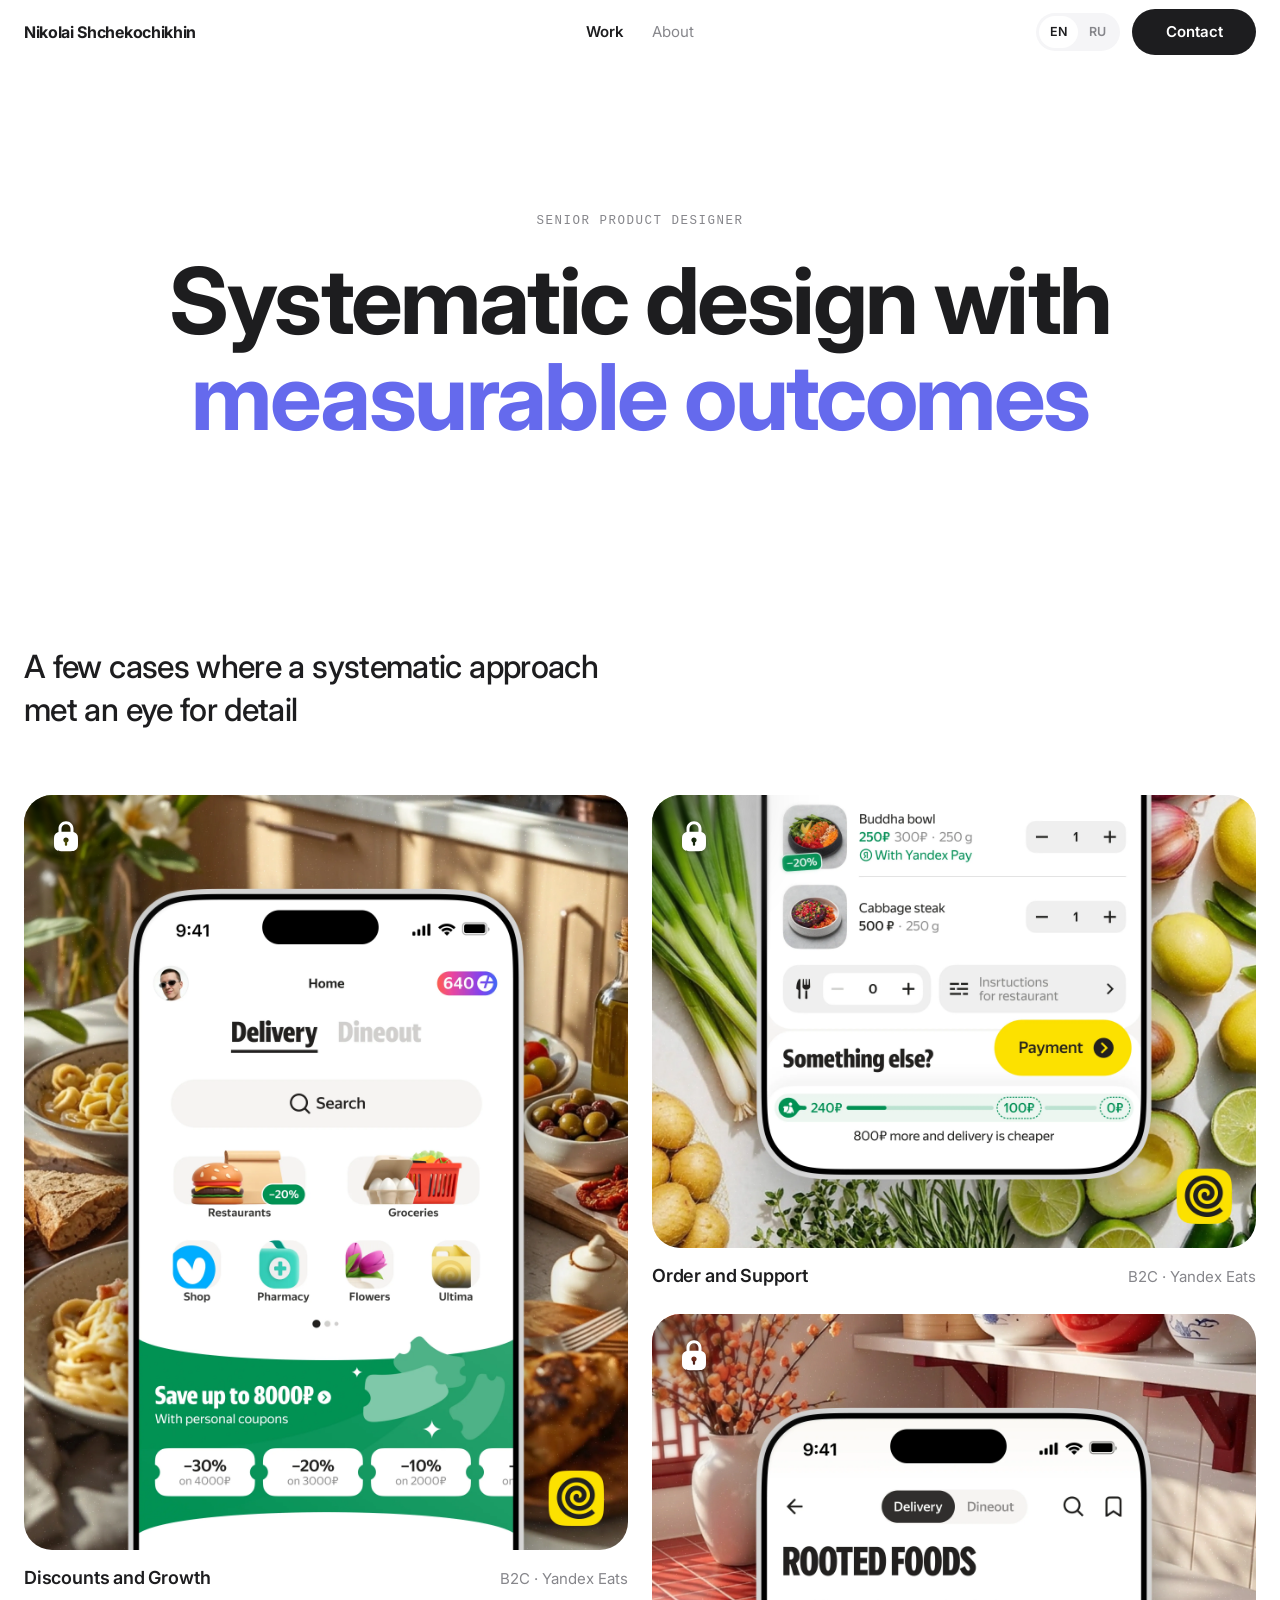
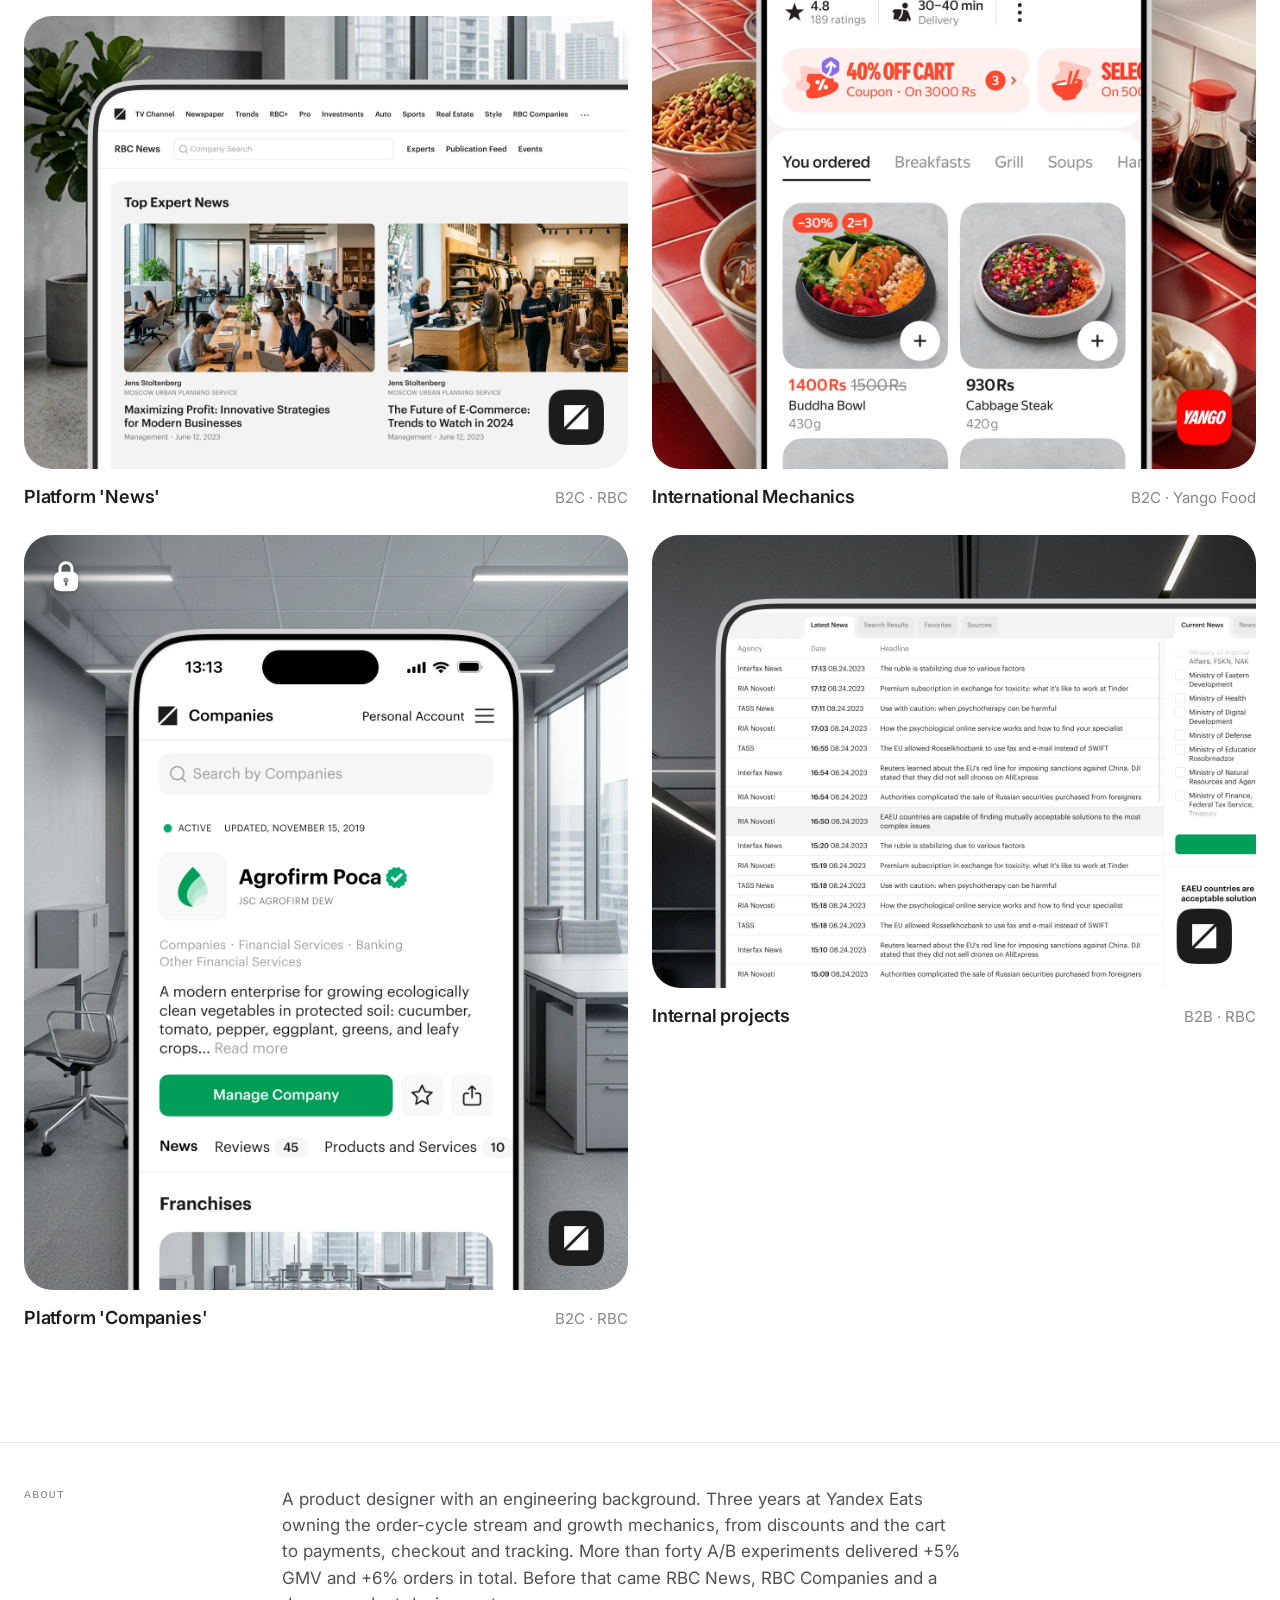
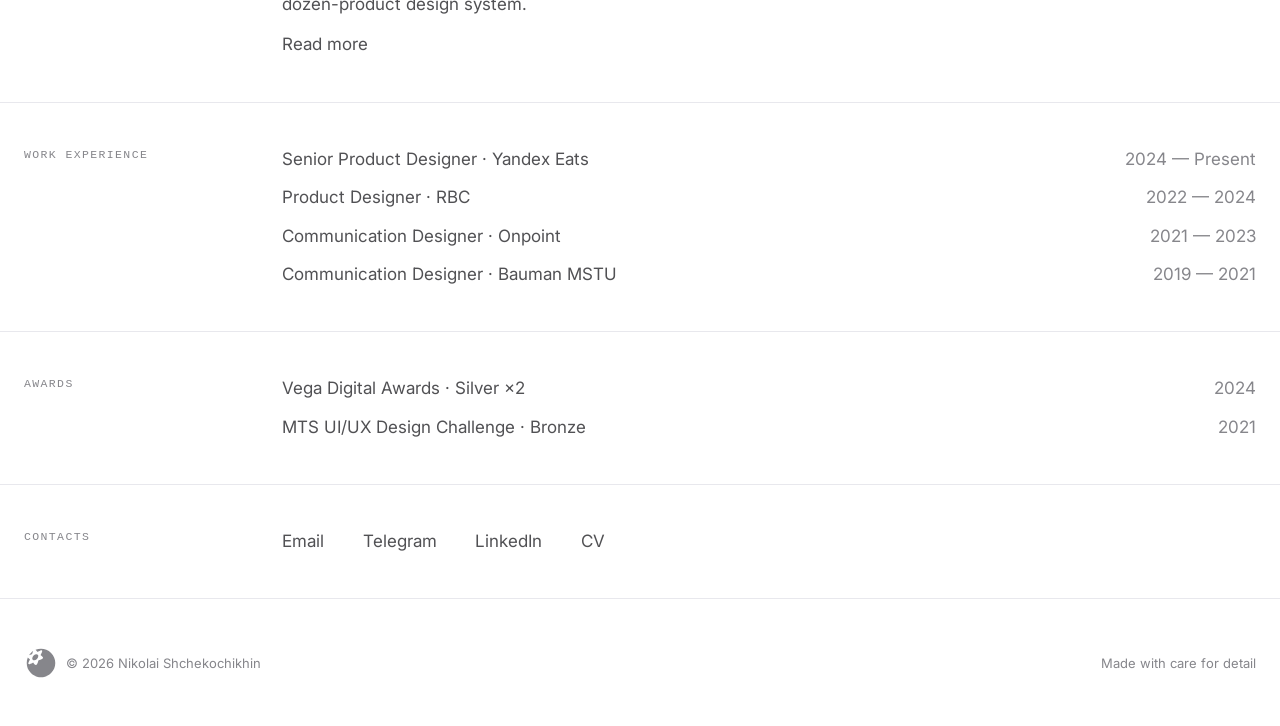
==== index.html @ 05338ec7 "CV Update" ====
<!DOCTYPE html>
<html lang="en">
<head>
  <meta charset="UTF-8" />
  <meta name="viewport" content="width=device-width, initial-scale=1.0" />
  <title>Николай Щекочихин — Продуктовый дизайнер</title>
  <link rel="icon" type="image/svg+xml" href="assets/favicon.svg" />
  <link rel="apple-touch-icon" href="assets/apple-touch-icon.png" />
  <meta name="description" content="Портфолио продуктового дизайнера: проекты, кейсы, опыт." />
  <link rel="preconnect" href="https://fonts.googleapis.com" />
  <link rel="preconnect" href="https://fonts.gstatic.com" crossorigin />
  <link href="https://fonts.googleapis.com/css2?family=Inter:wght@400;500;600;700;800&display=swap" rel="stylesheet" />
  <link rel="stylesheet" href="styles.css" />
  <!-- Yandex.Metrika counter -->
  <script type="text/javascript">
    (function(m,e,t,r,i,k,a){
        m[i]=m[i]||function(){(m[i].a=m[i].a||[]).push(arguments)};
        m[i].l=1*new Date();
        for (var j = 0; j < document.scripts.length; j++) {if (document.scripts[j].src === r) { return; }}
        k=e.createElement(t),a=e.getElementsByTagName(t)[0],k.async=1,k.src=r,a.parentNode.insertBefore(k,a)
    })(window, document,'script','https://mc.yandex.ru/metrika/tag.js?id=111039248', 'ym');

    ym(111039248, 'init', {ssr:true, webvisor:true, clickmap:true, ecommerce:"dataLayer", referrer: document.referrer, url: location.href, accurateTrackBounce:true, trackLinks:true});
  </script>
  <noscript><div><img src="https://mc.yandex.ru/watch/111039248" style="position:absolute; left:-9999px;" alt="" /></div></noscript>
  <!-- /Yandex.Metrika counter -->
</head>
<body>

  <!-- ============ HEADER ============ -->
  <header class="site-header">
    <div class="wrap nav">
      <button class="nav-burger" aria-label="Меню" aria-expanded="false"><svg viewBox="0 0 24 24" fill="none"><path d="M4.5 10C5.60457 10 6.5 10.8954 6.5 12C6.5 13.1046 5.60457 14 4.5 14C3.39543 14 2.5 13.1046 2.5 12C2.5 10.8954 3.39543 10 4.5 10Z" fill="currentColor"/><path d="M12 10C13.1046 10 14 10.8954 14 12C14 13.1046 13.1046 14 12 14C10.8954 14 10 13.1046 10 12C10 10.8954 10.8954 10 12 10Z" fill="currentColor"/><path d="M19.5 10C20.6046 10 21.5 10.8954 21.5 12C21.5 13.1046 20.6046 14 19.5 14C18.3954 14 17.5 13.1046 17.5 12C17.5 10.8954 18.3954 10 19.5 10Z" fill="currentColor"/></svg></button>
      <a class="brand" href="index.html" data-ru="Николай Щекочихин" data-en="Nikolai Shchekochikhin">Николай Щекочихин</a>
      <nav class="nav-links">
        <a href="index.html" class="active" data-ru="Работы" data-en="Work">Работы</a>
        <a href="about.html" data-ru="Обо мне" data-en="About">Обо мне</a>
      </nav>
      <div class="nav-right">
        <div class="lang-toggle" role="group" aria-label="Language">
          <button data-lang="en" class="active">EN</button>
          <button data-lang="ru">RU</button>
        </div>
        <a class="btn btn-primary" href="https://t.me/karlosonchik" target="_blank" rel="noopener" aria-label="Связаться"><span class="cta-label" data-ru="Связаться" data-en="Contact">Связаться</span><svg class="cta-ic" viewBox="0 0 24 24" fill="none"><path d="M9.55825 14.3029L15.9202 19.0033C16.6462 19.4038 17.1702 19.1964 17.351 18.3292L19.9407 6.12583C20.2058 5.06284 19.5355 4.58072 18.841 4.89603L3.63455 10.7596C2.59657 11.1759 2.60262 11.755 3.44535 12.013L7.34766 13.231L16.3819 7.53138C16.8084 7.27275 17.1998 7.4118 16.8786 7.69693" fill="currentColor"/></svg></a>
      </div>
    </div>
    <div class="nav-menu">
      <a href="index.html" data-ru="Работы" data-en="Work">Работы</a>
      <a href="about.html" data-ru="Обо мне" data-en="About">Обо мне</a>
    </div>
  </header>

  <main id="top">

    <!-- ========================= HERO ========================= -->
    <section class="hero">
      <div class="wrap">
        <div class="eyebrow" data-ru="Senior Product Designer" data-en="Senior Product Designer">Senior Product Designer</div>
        <h1 class="hero-title display"><span
            data-ru="Системный дизайн, " data-en="Systematic design with ">Systematic design with </span><span
            class="accent" data-ru="основанный на данных" data-en="measurable outcomes">measurable outcomes</span></h1>
      </div>
    </section>

    <!-- ========================= WORK ========================= -->
    <section class="section" id="work">
      <div class="wrap">
        <p class="work-intro"
           data-ru="Несколько кейсов, где системный подход встретился с вниманием к деталям"
           data-en="A few cases where a systematic approach met an eye for detail">A few cases where a systematic approach met an eye for detail</p>

        <!-- Две колонки. Высота плитки: по умолчанию короткая (4:3),
             класс .tall — высокая (4:5). Всего 2 варианта.
             Колонки стартуют со смещения: слева — высокая, справа — короткая. -->
        <div class="feed">
          <div class="feed-col">
            <a class="feed-item tall locked" style="order:1" aria-disabled="true" title="Coming soon" data-ru-title="Скоро" data-en-title="Coming soon">
              <div class="feed-cover"><img src="assets/covers/DiscountsAndGrowth-4x5.webp" alt="Discounts and Growth" data-ru-alt="Скидки и Рост" data-en-alt="Discounts and Growth"><span class="lock" aria-hidden="true"><svg viewBox="0 0 24 24" fill="none" xmlns="http://www.w3.org/2000/svg"><path fill-rule="evenodd" clip-rule="evenodd" d="M12 1.5C14.7614 1.5 17 3.73858 17 6.5V8.66016C17.3066 8.72368 17.5726 8.8113 17.8164 8.93555C18.5689 9.31902 19.181 9.93109 19.5645 10.6836C20.0004 11.5392 20 12.6602 20 14.9004V15.0996C20 17.3398 20.0004 18.4608 19.5645 19.3164C19.181 20.0689 18.5689 20.681 17.8164 21.0645C16.9608 21.5004 15.8398 21.5 13.5996 21.5H10.4004C8.16018 21.5 7.03924 21.5004 6.18359 21.0645C5.43109 20.681 4.81902 20.0689 4.43555 19.3164C3.99957 18.4608 4 17.3398 4 15.0996V14.9004C4 12.6602 3.99957 11.5392 4.43555 10.6836C4.81902 9.93109 5.43109 9.31902 6.18359 8.93555C6.42745 8.8113 6.69338 8.72368 7 8.66016V6.5C7 3.73858 9.23858 1.5 12 1.5ZM11.998 12.25C11.0315 12.25 10.248 13.0335 10.248 14C10.248 14.6998 10.6584 15.304 11.252 15.584V17.1387C11.252 17.5528 11.5879 17.8885 12.002 17.8887C12.4162 17.8887 12.752 17.5529 12.752 17.1387V15.5791C13.3408 15.2973 13.748 14.6963 13.748 14C13.748 13.0336 12.9644 12.2502 11.998 12.25ZM12 3.5C10.3431 3.5 9 4.84315 9 6.5V8.50586C9.41261 8.50027 9.87601 8.5 10.4004 8.5H13.5996C14.124 8.5 14.5874 8.50027 15 8.50586V6.5C15 4.84315 13.6569 3.5 12 3.5Z" fill="currentColor"/></svg></span></div>
              <div class="feed-cap"><span class="title" data-ru="Скидки и Рост" data-en="Discounts and Growth">Скидки и Рост</span><span class="cats" data-ru="B2C · Yandex Eats" data-en="B2C · Yandex Eats">B2C · Yandex Eats</span></div>
            </a>
            <a class="feed-item" style="order:4" href="projects/platform-news/index.html">
              <div class="feed-cover"><img src="assets/covers/PlatformNews-4x3.webp" alt="Platform 'News'" loading="lazy" data-ru-alt="Платформа «Новости»" data-en-alt="Platform 'News'"></div>
              <div class="feed-cap"><span class="title" data-ru="Платформа «Новости»" data-en="Platform 'News'">Платформа «Новости»</span><span class="cats" data-ru="B2C · RBC" data-en="B2C · RBC">B2C · RBC</span></div>
            </a>
            <a class="feed-item tall locked" style="order:5" aria-disabled="true" title="Coming soon" data-ru-title="Скоро" data-en-title="Coming soon">
              <div class="feed-cover"><img src="assets/covers/PlatformCompanies-4x5.webp" alt="Platform 'Companies'" loading="lazy" data-ru-alt="Платформа «Компании»" data-en-alt="Platform 'Companies'"><span class="lock" aria-hidden="true"><svg viewBox="0 0 24 24" fill="none" xmlns="http://www.w3.org/2000/svg"><path fill-rule="evenodd" clip-rule="evenodd" d="M12 1.5C14.7614 1.5 17 3.73858 17 6.5V8.66016C17.3066 8.72368 17.5726 8.8113 17.8164 8.93555C18.5689 9.31902 19.181 9.93109 19.5645 10.6836C20.0004 11.5392 20 12.6602 20 14.9004V15.0996C20 17.3398 20.0004 18.4608 19.5645 19.3164C19.181 20.0689 18.5689 20.681 17.8164 21.0645C16.9608 21.5004 15.8398 21.5 13.5996 21.5H10.4004C8.16018 21.5 7.03924 21.5004 6.18359 21.0645C5.43109 20.681 4.81902 20.0689 4.43555 19.3164C3.99957 18.4608 4 17.3398 4 15.0996V14.9004C4 12.6602 3.99957 11.5392 4.43555 10.6836C4.81902 9.93109 5.43109 9.31902 6.18359 8.93555C6.42745 8.8113 6.69338 8.72368 7 8.66016V6.5C7 3.73858 9.23858 1.5 12 1.5ZM11.998 12.25C11.0315 12.25 10.248 13.0335 10.248 14C10.248 14.6998 10.6584 15.304 11.252 15.584V17.1387C11.252 17.5528 11.5879 17.8885 12.002 17.8887C12.4162 17.8887 12.752 17.5529 12.752 17.1387V15.5791C13.3408 15.2973 13.748 14.6963 13.748 14C13.748 13.0336 12.9644 12.2502 11.998 12.25ZM12 3.5C10.3431 3.5 9 4.84315 9 6.5V8.50586C9.41261 8.50027 9.87601 8.5 10.4004 8.5H13.5996C14.124 8.5 14.5874 8.50027 15 8.50586V6.5C15 4.84315 13.6569 3.5 12 3.5Z" fill="currentColor"/></svg></span></div>
              <div class="feed-cap"><span class="title" data-ru="Платформа «Компании»" data-en="Platform 'Companies'">Платформа «Компании»</span><span class="cats" data-ru="B2C · RBC" data-en="B2C · RBC">B2C · RBC</span></div>
            </a>
          </div>
          <div class="feed-col">
            <a class="feed-item locked" style="order:2" aria-disabled="true" title="Coming soon" data-ru-title="Скоро" data-en-title="Coming soon">
              <div class="feed-cover"><img src="assets/covers/OrderAndSupport-4x3.webp" alt="Order and Support" loading="lazy" data-ru-alt="Заказ и Поддержка" data-en-alt="Order and Support"><span class="lock" aria-hidden="true"><svg viewBox="0 0 24 24" fill="none" xmlns="http://www.w3.org/2000/svg"><path fill-rule="evenodd" clip-rule="evenodd" d="M12 1.5C14.7614 1.5 17 3.73858 17 6.5V8.66016C17.3066 8.72368 17.5726 8.8113 17.8164 8.93555C18.5689 9.31902 19.181 9.93109 19.5645 10.6836C20.0004 11.5392 20 12.6602 20 14.9004V15.0996C20 17.3398 20.0004 18.4608 19.5645 19.3164C19.181 20.0689 18.5689 20.681 17.8164 21.0645C16.9608 21.5004 15.8398 21.5 13.5996 21.5H10.4004C8.16018 21.5 7.03924 21.5004 6.18359 21.0645C5.43109 20.681 4.81902 20.0689 4.43555 19.3164C3.99957 18.4608 4 17.3398 4 15.0996V14.9004C4 12.6602 3.99957 11.5392 4.43555 10.6836C4.81902 9.93109 5.43109 9.31902 6.18359 8.93555C6.42745 8.8113 6.69338 8.72368 7 8.66016V6.5C7 3.73858 9.23858 1.5 12 1.5ZM11.998 12.25C11.0315 12.25 10.248 13.0335 10.248 14C10.248 14.6998 10.6584 15.304 11.252 15.584V17.1387C11.252 17.5528 11.5879 17.8885 12.002 17.8887C12.4162 17.8887 12.752 17.5529 12.752 17.1387V15.5791C13.3408 15.2973 13.748 14.6963 13.748 14C13.748 13.0336 12.9644 12.2502 11.998 12.25ZM12 3.5C10.3431 3.5 9 4.84315 9 6.5V8.50586C9.41261 8.50027 9.87601 8.5 10.4004 8.5H13.5996C14.124 8.5 14.5874 8.50027 15 8.50586V6.5C15 4.84315 13.6569 3.5 12 3.5Z" fill="currentColor"/></svg></span></div>
              <div class="feed-cap"><span class="title" data-ru="Заказ и Поддержка" data-en="Order and Support">Заказ и Поддержка</span><span class="cats" data-ru="B2C · Yandex Eats" data-en="B2C · Yandex Eats">B2C · Yandex Eats</span></div>
            </a>
            <a class="feed-item tall locked" style="order:3" aria-disabled="true" title="Coming soon" data-ru-title="Скоро" data-en-title="Coming soon">
              <div class="feed-cover"><img src="assets/covers/InternationalMechanics-4x5.webp" alt="International Mechanics" loading="lazy" data-ru-alt="Международные механики" data-en-alt="International Mechanics"><span class="lock" aria-hidden="true"><svg viewBox="0 0 24 24" fill="none" xmlns="http://www.w3.org/2000/svg"><path fill-rule="evenodd" clip-rule="evenodd" d="M12 1.5C14.7614 1.5 17 3.73858 17 6.5V8.66016C17.3066 8.72368 17.5726 8.8113 17.8164 8.93555C18.5689 9.31902 19.181 9.93109 19.5645 10.6836C20.0004 11.5392 20 12.6602 20 14.9004V15.0996C20 17.3398 20.0004 18.4608 19.5645 19.3164C19.181 20.0689 18.5689 20.681 17.8164 21.0645C16.9608 21.5004 15.8398 21.5 13.5996 21.5H10.4004C8.16018 21.5 7.03924 21.5004 6.18359 21.0645C5.43109 20.681 4.81902 20.0689 4.43555 19.3164C3.99957 18.4608 4 17.3398 4 15.0996V14.9004C4 12.6602 3.99957 11.5392 4.43555 10.6836C4.81902 9.93109 5.43109 9.31902 6.18359 8.93555C6.42745 8.8113 6.69338 8.72368 7 8.66016V6.5C7 3.73858 9.23858 1.5 12 1.5ZM11.998 12.25C11.0315 12.25 10.248 13.0335 10.248 14C10.248 14.6998 10.6584 15.304 11.252 15.584V17.1387C11.252 17.5528 11.5879 17.8885 12.002 17.8887C12.4162 17.8887 12.752 17.5529 12.752 17.1387V15.5791C13.3408 15.2973 13.748 14.6963 13.748 14C13.748 13.0336 12.9644 12.2502 11.998 12.25ZM12 3.5C10.3431 3.5 9 4.84315 9 6.5V8.50586C9.41261 8.50027 9.87601 8.5 10.4004 8.5H13.5996C14.124 8.5 14.5874 8.50027 15 8.50586V6.5C15 4.84315 13.6569 3.5 12 3.5Z" fill="currentColor"/></svg></span></div>
              <div class="feed-cap"><span class="title" data-ru="Международные механики" data-en="International Mechanics">Международные механики</span><span class="cats" data-ru="B2C · Yango Food" data-en="B2C · Yango Food">B2C · Yango Food</span></div>
            </a>
            <a class="feed-item" style="order:6" href="projects/internal-projects/index.html">
              <div class="feed-cover"><img src="assets/covers/Internalprojects-4x3.webp" alt="Internal projects" loading="lazy" data-ru-alt="Внутренние проекты" data-en-alt="Internal projects"></div>
              <div class="feed-cap"><span class="title" data-ru="Внутренние проекты" data-en="Internal projects">Внутренние проекты</span><span class="cats" data-ru="B2B · RBC" data-en="B2B · RBC">B2B · RBC</span></div>
            </a>
          </div>
        </div>
      </div>
    </section>

    <!-- ========================= INFO ROWS ========================= -->
    <section class="section" id="contact" style="padding-top:0;padding-bottom:0">
      <div class="wrap">

        <div class="info-row about-block reveal">
          <div class="info-label" data-ru="Обо мне" data-en="About">Обо мне</div>
          <div class="info-body">
            <p data-ru="Продуктовый дизайнер с инженерным бэкграундом. Три года в Яндекс Еде отвечаю за стрим цикла заказа и механики роста, от скидок и корзины до оплат, чекаута и трекинга. Больше сорока A/B-экспериментов дали суммарно +5% GMV и +6% заказов. До этого были РБК Новости, РБК Компании и дизайн-система на десяток продуктов группы."
               data-en="A product designer with an engineering background. Three years at Yandex Eats owning the order-cycle stream and growth mechanics, from discounts and the cart to payments, checkout and tracking. More than forty A/B experiments delivered +5% GMV and +6% orders in total. Before that came RBC News, RBC Companies and a dozen-product design system.">A product designer with an engineering background. Three years at Yandex Eats owning the order-cycle stream and growth mechanics, from discounts and the cart to payments, checkout and tracking. More than forty A/B experiments delivered +5% GMV and +6% orders in total. Before that came RBC News, RBC Companies and a dozen-product design system.</p>
            <a class="info-link" href="about.html" data-ru="Подробнее" data-en="Read more">Подробнее</a>
          </div>
        </div>

        <div class="info-row reveal">
          <div class="info-label" data-ru="Опыт работы" data-en="Work Experience">Опыт работы</div>
          <div class="info-body">
            <div class="info-list">
              <div class="li"><span data-ru="Senior Product Designer · Яндекс Еда" data-en="Senior Product Designer · Yandex Eats">Senior Product Designer · Yandex Eats</span><span data-ru="2024 — Настоящее" data-en="2024 — Present">2024 — Present</span></div>
              <div class="li"><span data-ru="Product Designer · РБК" data-en="Product Designer · RBC">Product Designer · RBC</span><span>2022 — 2024</span></div>
              <div class="li"><span data-ru="Коммуникационный дизайнер · Onpoint" data-en="Communication Designer · Onpoint">Communication Designer · Onpoint</span><span>2021 — 2023</span></div>
              <div class="li"><span data-ru="Коммуникационный дизайнер · МГТУ им. Баумана" data-en="Communication Designer · Bauman MSTU">Communication Designer · Bauman MSTU</span><span>2019 — 2021</span></div>
            </div>
          </div>
        </div>

        <div class="info-row reveal">
          <div class="info-label" data-ru="Награды" data-en="Awards">Награды</div>
          <div class="info-body">
            <div class="info-list">
              <button class="li" data-modal-open="aw-1"><span>Vega Digital Awards · Silver ×2</span><span>2024</span></button>
              <button class="li" data-modal-open="aw-2"><span>MTS UI/UX Design Challenge · Bronze</span><span>2021</span></button>
            </div>
          </div>
        </div>

        <div class="info-row reveal">
          <div class="info-label" data-ru="Контакты" data-en="Contacts">Контакты</div>
          <div class="info-body">
            <div class="contacts-row">
              <a class="info-link" href="mailto:schekochikhinna@gmail.com">Email</a>
              <a class="info-link" href="https://t.me/karlosonchik" target="_blank" rel="noopener">Telegram</a>
              <a class="info-link" href="https://www.linkedin.com/in/nikolai-shchekochikhin-3a7596252/" target="_blank" rel="noopener">LinkedIn</a>
              <a class="info-link" href="assets/cv/Nikolai-Shchekochikhin-CV.pdf" target="_blank" rel="noopener" data-ru="Резюме" data-en="CV">CV</a>
            </div>
          </div>
        </div>

      </div>
    </section>

    <!-- ========================= FOOTER ========================= -->
    <div class="wrap">
      <div class="legal legal--divided">
        <div class="legal-left">
          <svg class="legal-logo" viewBox="0 0 1000 1000" width="34" height="34" role="img" aria-label="Ponache" xmlns="http://www.w3.org/2000/svg"><path d="M339.114 111.918C491.375 48.8656 673.201 79.2308 796.985 203.015C961.005 367.035 961.005 632.964 796.985 796.984C632.964 961.004 367.035 961.004 203.015 796.984C79.2368 673.206 48.8686 491.391 111.909 339.134C122.295 353.049 142.346 368.493 170.668 390.302C173.2 392.251 174.467 393.227 174.774 394.788C174.821 395.027 174.85 395.276 174.863 395.529C174.941 397.183 174.018 399.047 172.165 402.77C136.693 474.069 118.953 509.718 130.881 526.365C132.595 528.757 134.673 530.835 137.065 532.55C153.711 544.479 189.363 526.743 260.663 491.27C264.385 489.418 266.247 488.49 267.901 488.567C268.154 488.579 268.403 488.61 268.643 488.657C270.204 488.964 271.182 490.233 273.132 492.767C310.478 541.267 329.155 565.514 353.462 558.495C356.954 557.487 360.438 556.08 363.838 554.302C387.504 541.924 398.904 505.51 421.703 432.689C422.894 428.887 423.489 426.985 424.836 425.502C425.043 425.274 425.262 425.055 425.49 424.849C426.972 423.503 428.875 422.907 432.676 421.717C505.497 398.917 541.911 387.517 554.289 363.852C556.067 360.452 557.474 356.967 558.483 353.475C565.502 329.167 541.253 310.492 492.753 273.145C490.22 271.195 488.951 270.217 488.644 268.655C488.597 268.416 488.567 268.166 488.555 267.913C488.478 266.26 489.405 264.398 491.256 260.677C526.729 189.376 544.466 153.725 532.536 137.078C530.822 134.686 528.745 132.608 526.353 130.894C509.706 118.966 474.056 136.706 402.758 172.178C399.035 174.03 397.171 174.953 395.517 174.875C395.263 174.863 395.014 174.833 394.775 174.786C393.214 174.479 392.238 173.214 390.288 170.682C368.476 142.355 353.03 122.302 339.114 111.918ZM282.215 282.219C323.22 241.214 378.623 230.133 405.959 257.47C433.296 284.806 422.215 340.208 381.21 381.213C340.205 422.218 284.803 433.298 257.466 405.962C230.13 378.625 241.211 323.224 282.215 282.219ZM269.726 148.654C261.27 168.294 252.851 195.179 241.713 230.754C240.523 234.556 239.928 236.459 238.582 237.941C238.376 238.169 238.156 238.388 237.929 238.595C236.446 239.941 234.543 240.536 230.74 241.727C195.17 252.863 168.287 261.281 148.648 269.736C164.146 246.14 182.268 223.762 203.015 203.015C223.759 182.271 246.134 164.151 269.726 148.654Z" fill="currentColor"/></svg>
          <span>© <span data-year></span> <span data-ru="Николай Щекочихин" data-en="Nikolai Shchekochikhin">Николай Щекочихин</span></span>
        </div>
        <span data-ru="Сделано с любовью к деталям" data-en="Made with care for detail">Сделано с любовью к деталям</span>
      </div>
    </div>

  </main>

  <!-- ========================= MODALS (awards) ========================= -->
    <div class="modal-overlay" id="aw-1" role="dialog" aria-modal="true">
      <div class="modal">
        <span class="grabber" aria-hidden="true"></span>
        <div class="eyebrow modal-eyebrow">2024</div>
        <h2 data-ru="Vega Digital Awards — два серебра" data-en="Vega Digital Awards — Two Silvers">Vega Digital Awards — Two Silvers</h2>
        <p data-ru="Две серебряные награды международной премии The Vega Digital Awards в категории Website &amp; Mobile Sites — за маркетинговый сайт и лендинг мерч-линейки РБК. Проект вырос из смелой идеи: превратить громкие выражения из мира бизнеса в собственную коллекцию мерча и часть айдентики бренда."
           data-en="Two Silver awards at the international Vega Digital Awards in the Website &amp; Mobile Sites category — for the marketing site and landing page of RBC's merch line. The project grew out of a bold idea: turn punchy expressions from the business world into RBC's own merch collection and a part of the brand's identity.">Two Silver awards at the international Vega Digital Awards in the Website &amp; Mobile Sites category — for the marketing site and landing page of RBC's merch line. The project grew out of a bold idea: turn punchy expressions from the business world into RBC's own merch collection and a part of the brand's identity.</p>
        <p data-ru="Я отвечал за продуктовую часть — перенёс визуальную концепцию коллекции в лендинг, который держит бренд-стандарты РБК и подаёт продукт внутри экосистемы с характером. Жюри отметило работу двумя серебряными наградами — в номинациях Marketing и Landing Page."
           data-en="I owned the product side — translating the collection's visual concept into a landing page that holds RBC's brand standards and presents the product inside the ecosystem with real character. The jury recognised the work with two Silver awards, in the Marketing and Landing Page nominations.">I owned the product side — translating the collection's visual concept into a landing page that holds RBC's brand standards and presents the product inside the ecosystem with real character. The jury recognised the work with two Silver awards, in the Marketing and Landing Page nominations.</p>
        <a class="btn modal-link" href="https://vegaawards.com/winner-info.php?id=46570" target="_blank" rel="noopener" data-ru="Смотреть на сайте" data-en="View online">View online</a>
      </div>
    </div>

    <div class="modal-overlay" id="aw-2" role="dialog" aria-modal="true">
      <div class="modal">
        <span class="grabber" aria-hidden="true"></span>
        <div class="eyebrow modal-eyebrow">2021</div>
        <h2>MTS UI/UX Design Challenge — Bronze</h2>
        <p data-ru="Бронза дизайн-челленджа MTS UI/UX Design Challenge 2021 в номинации Mobile Applications. Наша концепция «Цифровая интеграция» встраивала сервис «МТС Досуг» в раздел «Развлечения» приложения «Мой МТС»: пользователи могли подбирать и планировать досуг — от прогулочных маршрутов и музейных экспозиций до кино, лекций и мастер-классов — опираясь на внутренние сервисы МТС и внешние коллаборации."
           data-en="Bronze at the MTS UI/UX Design Challenge 2021 in the Mobile Applications category. Our concept, &quot;Digital Integration&quot;, embedded the &quot;MTS Dosug&quot; service into the Entertainment section of the &quot;My MTS&quot; app: people could discover and plan their leisure — from walking routes and museum exhibitions to cinema, lectures and masterclasses — powered by MTS's own services and external partners.">Bronze at the MTS UI/UX Design Challenge 2021 in the Mobile Applications category. Our concept, &quot;Digital Integration&quot;, embedded the &quot;MTS Dosug&quot; service into the Entertainment section of the &quot;My MTS&quot; app: people could discover and plan their leisure — from walking routes and museum exhibitions to cinema, lectures and masterclasses — powered by MTS's own services and external partners.</p>
        <a class="btn modal-link" href="https://sdsreda.tilda.ws/mts-challenge" target="_blank" rel="noopener" data-ru="Смотреть на сайте" data-en="View online">View online</a>
      </div>
    </div>

  <script src="main.js"></script>
</body>
</html>
---- styles.css ----
/* ============================================================
   Portfolio — clean & fresh
   Full-width sticky header (blur) · combined content plates
   (text + screenshot in one plate) · no shadows · 24px gaps.
   Type: SF Pro (system) → Inter fallback.
   ============================================================ */

:root {
  --bg:         #ffffff;
  --bg-2:       #f5f5f7;
  --ink:        #1d1d1f;
  --ink-soft:   #515154;
  --ink-faint:  #86868b;
  --line:       #e8e8ed;

  --ph:         #ececef;
  --brand:      #656AED;   /* personal accent */

  --max:        1480px;
  --gutter:     clamp(14px, 2vw, 24px);
  --radius:     28px;
  --radius-sm:  16px;
  --gap:        24px;

  --mono: ui-monospace, SFMono-Regular, "SF Mono", Menlo, Consolas, monospace;

  --t-fast:  .25s cubic-bezier(.22,.61,.36,1);
  --t-slow:  .7s  cubic-bezier(.22,.61,.36,1);
}

* { box-sizing: border-box; -webkit-tap-highlight-color: transparent; }
html { scroll-behavior: smooth; scroll-padding-top: 84px; }

body {
  margin: 0;
  background: var(--bg);
  color: var(--ink);
  font-family: -apple-system, BlinkMacSystemFont, "SF Pro Display", "Inter", "Segoe UI", sans-serif;
  font-size: 17px;
  line-height: 1.55;
  -webkit-font-smoothing: antialiased;
  text-rendering: optimizeLegibility;
}

img { max-width: 100%; display: block; }
a   { color: inherit; text-decoration: none; }
/* убираем задержку тапа (браузер иначе ждёт double-tap ~300мс) */
a, button { touch-action: manipulation; }

.display { font-weight: 700; letter-spacing: -0.028em; line-height: 1.04; }
.wrap { max-width: var(--max); margin: 0 auto; padding-inline: var(--gutter); }

.eyebrow {
  display: inline-block; font-family: var(--mono);
  font-size: 12.5px; letter-spacing: .12em; text-transform: uppercase;
  color: var(--ink-faint); font-weight: 500;
}

/* soft colour bubbles (labels) */
.tag {
  display: inline-block; font-family: var(--mono); font-weight: 600;
  font-size: 12px; letter-spacing: .08em; text-transform: uppercase;
  padding: 7px 13px; border-radius: 999px;
}
.tag.c-blue   { background: #e9f0ff; color: #0a63f0; }
.tag.c-green  { background: #e6f7ed; color: #0a9b4d; }
.tag.c-orange { background: #fff0e2; color: #c96a14; }
.tag.c-purple { background: #efeaff; color: #6248f0; }
.tag.c-pink   { background: #ffe9f0; color: #db2e66; }

/* pill buttons */
.btn {
  display: inline-flex; align-items: center; gap: 8px;
  font-size: 15px; font-weight: 600; padding: 10px 20px; border-radius: 999px;
  transition: all var(--t-fast); cursor: pointer; border: 1px solid transparent; white-space: nowrap;
}
.btn-primary { background: var(--ink); color: #fff; }
.btn-primary:hover { background: #000; }
.btn-ghost { color: var(--ink); border-color: var(--line); background: transparent; }
.btn-ghost:hover { border-color: var(--ink); }

/* ============================================================
   HEADER — full-width sticky bar with blur (first approach)
   ============================================================ */
.site-header {
  position: sticky; top: 0; z-index: 50;
  background: color-mix(in srgb, var(--bg) 80%, transparent);
  backdrop-filter: saturate(180%) blur(18px);
  -webkit-backdrop-filter: saturate(180%) blur(18px);
  border-bottom: 1px solid transparent;
  transition: border-color var(--t-fast);
}
.site-header.scrolled { border-bottom-color: var(--line); }
.nav { position: relative; display: flex; align-items: center; justify-content: space-between; height: 64px; }
.brand { font-weight: 700; letter-spacing: -0.02em; font-size: 16px; display: inline-flex; align-items: center; gap: 6px; }
.brand .chev { font-size: 20px; line-height: 1; }
/* geometrically centered on the page */
.nav-links { position: absolute; left: 50%; top: 50%; transform: translate(-50%, -50%); display: flex; align-items: center; gap: 28px; }
.nav-links a { font-size: 15px; color: var(--ink-faint); transition: color var(--t-fast); }
.nav-links a:hover { color: var(--ink); }
.nav-back { display: inline-flex; align-items: center; justify-content: center; width: 40px; height: 40px; margin-left: -8px; color: var(--ink); transition: opacity var(--t-fast); }
.nav-back:hover { opacity: .55; }
.nav-back svg { width: 24px; height: 24px; }
.nav-right { display: flex; align-items: center; gap: 12px; }
/* compact fixed-width CTA so it doesn't jump between languages */
.nav-right .btn-primary { min-width: 124px; padding-inline: 16px; justify-content: center; }

.lang-toggle { display: inline-flex; background: var(--bg-2); border-radius: 999px; padding: 3px; font-size: 12.5px; font-weight: 600; }
.lang-toggle button {
  border: 0; background: transparent; cursor: pointer;
  padding: 6px 11px; border-radius: 999px; color: var(--ink-faint);
  font: inherit; transition: all var(--t-fast);
}
.lang-toggle button.active { background: var(--bg); color: var(--ink); }

.nav-burger { display: none; align-items: center; justify-content: center; width: 40px; height: 40px; margin-left: -6px; background: transparent; border: 0; cursor: pointer; color: var(--ink); transition: transform var(--t-fast), opacity var(--t-fast); }
.nav-burger svg { width: 24px; height: 24px; }
.nav-menu { display: none; }
.cta-ic { display: none; }   /* CTA icon — mobile only */

@media (max-width: 760px) {
  .nav-links { display: none; }
  .brand { display: none; }                  /* name hidden — burger takes the left */
  .nav-burger { display: inline-flex; }
  .nav-right { margin-left: auto; gap: 8px; }

  /* language toggle stays in the header next to the CTA (like desktop), just more compact */
  .nav-right .lang-toggle { padding: 2px; font-size: 12px; }
  .nav-right .lang-toggle button { padding: 6px 9px; }

  /* CTA stays pinned right — fixed width (fits the longer wording) so it doesn't jump between languages */
  .nav-right .btn-primary { min-width: 112px; padding: 9px 14px; font-size: 14px; }
  .nav-right .btn-primary .cta-ic { display: none; }

  /* panel is always rendered on mobile so it can animate; collapsed by default */
  .nav-menu {
    display: block; position: absolute; top: 100%; left: 0; right: 0;
    background: color-mix(in srgb, var(--bg) 94%, transparent);
    backdrop-filter: saturate(180%) blur(18px); -webkit-backdrop-filter: saturate(180%) blur(18px);
    border-bottom: 1px solid var(--line);
    padding: 18px var(--gutter) 24px;
    opacity: 0; transform: translateY(-10px);
    visibility: hidden; pointer-events: none;
    transition: opacity .26s ease, transform .26s ease, visibility 0s linear .26s;
  }
  .nav-menu.open {
    opacity: 1; transform: translateY(0);
    visibility: visible; pointer-events: auto;
    transition: opacity .26s ease, transform .26s ease;
  }
  .nav-menu a { display: block; font-size: 20px; color: var(--ink); padding: 8px 0; transition: opacity var(--t-fast); }
}

/* ============================================================
   HERO — static headline + blinking square cursor
   ============================================================ */
.hero { padding: clamp(80px, 11vw, 140px) 0 clamp(36px, 5vw, 64px); text-align: center; }
.hero .eyebrow { margin-bottom: 22px; }
.hero-title { font-size: clamp(42px, 7.5vw, 92px); margin: 0 auto 26px; max-width: 17ch; }
.accent { color: var(--brand); }
.type-cursor {
  display: inline-block; width: 8px; height: .9em; margin-left: 8px;
  background: var(--brand); border-radius: 0; vertical-align: -0.04em;
  animation: blink 1.05s steps(1) infinite;
}
@keyframes blink { 50% { opacity: 0; } }
.hero-sub { font-size: clamp(18px, 2.2vw, 23px); color: var(--ink-soft); max-width: 56ch; margin: 0 auto; }

/* ============================================================
   Section scaffolding
   ============================================================ */
.section { padding: clamp(56px, 9vw, 110px) 0; }
.section-head { margin-bottom: 36px; }
.section-head h2 { font-size: clamp(28px, 4vw, 48px); margin: 8px 0 0; }
.section-head.row { display: flex; align-items: flex-end; justify-content: space-between; gap: 24px; flex-wrap: wrap; }

/* ============================================================
   FEED — two-column masonry. Only TWO height variants:
   default = short (4:3), .tall = tall (4:5). Columns start offset.
   ============================================================ */
.feed { display: grid; grid-template-columns: 1fr 1fr; gap: var(--gap); align-items: start; }
.feed-col { display: flex; flex-direction: column; gap: var(--gap); }
/* Мобилка: колонки распускаем в общий поток (display:contents), чтобы
   карточки шли сквозной последовательностью 1–6 по их inline `order`,
   а не «сначала левая колонка, потом правая». Десктоп не затрагивается. */
@media (max-width: 600px){ .feed { grid-template-columns: 1fr; } .feed-col { display: contents; } }
.feed-item { display: block; transition: transform var(--t-fast); }
.feed-cover { border-radius: var(--radius); overflow: hidden; background: var(--bg-2); }
.feed-cover .ph, .feed-cover img { width: 100%; aspect-ratio: 4 / 3; object-fit: cover; transition: transform var(--t-slow); }
.feed-item.tall .feed-cover .ph, .feed-item.tall .feed-cover img { aspect-ratio: 4 / 5; }
.feed-item:hover .feed-cover img { transform: scale(1.03); }
.feed-cap { display: flex; align-items: baseline; justify-content: space-between; gap: 16px; margin-top: 14px; }
.feed-cap .title { font-size: 18px; font-weight: 600; letter-spacing: -0.01em; }
.feed-cap .cats { color: var(--ink-faint); font-size: 15px; white-space: nowrap; }

/* ---- Locked tiles (проект ещё не опубликован) ----
   Убираем ссылку с <a>: карточка не кликается, hover-зум и press-скейл
   выключены. В углу обложки — белый замок с мягким тёмным ореолом,
   чтобы читался на светлых фото. Готов проект → снять .locked + вернуть href. */
.feed-item.locked { cursor: default; }
.feed-item.locked:hover .feed-cover img { transform: none; }
.feed-item.locked:active { transform: none; }
/* затемнение угла: большой круг, выходящий из левого-верхнего уголка и плавно
   угасающий к центру. Маска повторяет градиент — вместе с ним затухает и блюр
   фона, так что получается мягко затемнённый, чуть «матовый» угол под замком. */
.feed-item.locked .feed-cover::after {
  content: ""; position: absolute; top: 0; left: 0;
  width: 210px; height: 210px; max-width: 62%; max-height: 62%;
  z-index: 2; pointer-events: none;
  background: radial-gradient(circle at top left, rgba(0, 0, 0, .5), rgba(0, 0, 0, 0) 70%);
  -webkit-mask-image: radial-gradient(circle at top left, #000 0%, transparent 70%);
          mask-image: radial-gradient(circle at top left, #000 0%, transparent 70%);
  -webkit-backdrop-filter: blur(2px);
          backdrop-filter: blur(2px);
}
.feed-cover .lock {
  position: absolute; top: 24px; left: 24px;
  width: 36px; height: 36px;
  display: grid; place-items: center;
  color: #fff; z-index: 3; pointer-events: none;
}
.feed-cover .lock svg {
  width: 100%; height: 100%; display: block;
  filter: drop-shadow(0 1px 2px rgba(0, 0, 0, .3));
}
@media (max-width: 600px) {
  .feed-item.locked .feed-cover::after { width: 140px; height: 140px; }
  .feed-cover .lock { top: 16px; left: 16px; width: 24px; height: 24px; }
}

/* ============================================================
   Project cards / grids (legacy grid, kept for reuse)
   ============================================================ */
.work-grid { display: grid; grid-template-columns: repeat(3, 1fr); gap: var(--gap); }
.work-grid.cols-2 { grid-template-columns: repeat(2, 1fr); }
@media (max-width: 920px){ .work-grid { grid-template-columns: repeat(2, 1fr); } }
@media (max-width: 600px){ .work-grid, .work-grid.cols-2 { grid-template-columns: 1fr; } }

.project-card {
  display: block; border-radius: var(--radius); overflow: hidden;
  background: var(--bg); border: 1px solid var(--line);
  transition: transform var(--t-fast), border-color var(--t-fast);
}
.project-card:hover { transform: translateY(-5px); border-color: #d6d6dd; }
.project-card .thumb { position: relative; aspect-ratio: 16 / 11; overflow: hidden; background: var(--bg-2); }
.project-card .thumb img { width: 100%; height: 100%; object-fit: cover; transition: transform var(--t-slow); }
.project-card:hover .thumb img { transform: scale(1.04); }
.project-body { padding: 20px 22px 24px; }
.project-meta { display: flex; align-items: baseline; justify-content: space-between; gap: 16px; }
.project-meta h3 { font-size: 21px; margin: 0; font-weight: 600; letter-spacing: -0.02em; }
.project-meta .year { color: var(--ink-faint); font-size: 14px; white-space: nowrap; }
.project-tags { margin-top: 6px; color: var(--ink-soft); font-size: 14.5px; display: flex; justify-content: space-between; }
.project-arrow { color: var(--ink-faint); font-weight: 700; transition: transform var(--t-fast), color var(--t-fast); }
.project-card:hover .project-arrow { transform: translate(4px, -4px); color: var(--ink); }

.ph {
  width: 100%; height: 100%;
  display: flex; align-items: center; justify-content: center;
  background: var(--ph); color: var(--ink-faint);
  font-size: 13px; font-weight: 500; letter-spacing: .02em; text-align: center; padding: 12px;
}
.ph.on-dark { background: #2a2a2c; color: #8a8a8f; }

/* ---------- Shimmer-плейсхолдер для картинок, пока они грузятся ----------
   Лёгкий блик бежит по серой плашке-обёртке (у всех уже background: var(--bg-2));
   как только <img> загрузилась, JS вешает на неё .loaded — и блик гаснет. */
.feed-cover, .next-cover, .about-portrait, .photo-bento .pb { position: relative; }
.feed-cover::before,
.next-cover::before,
.about-portrait::before,
.ft-media::before,
.photo-bento .pb::before {
  content: ""; position: absolute; inset: 0; z-index: 1; pointer-events: none;
  background-image: linear-gradient(90deg, transparent 40%, rgba(255,255,255,.26) 50%, transparent 60%);
  background-size: 200% 100%;
  animation: shimmer 1.15s linear infinite;
  transition: opacity var(--t-fast);
}
/* на тёмных плашках кейса (dark / overlay) блик ещё мягче и менее белый
   (меняем только сам градиент — background-size остаётся из правила выше) */
.feature-card.dark .ft-media::before,
.feature-card.overlay .ft-media::before {
  background-image: linear-gradient(90deg, transparent 40%, rgba(255,255,255,.055) 50%, transparent 60%);
}
/* картинка догрузилась — блик выключаем */
.feed-cover:has(img.loaded)::before,
.next-cover:has(img.loaded)::before,
.about-portrait:has(img.loaded)::before,
.ft-media:has(img.loaded)::before,
.photo-bento .pb:has(img.loaded)::before { opacity: 0; animation: none; }
@keyframes shimmer {
  from { background-position: 150% 0; }
  to   { background-position: -50% 0; }
}
@media (prefers-reduced-motion: reduce) {
  .feed-cover::before, .next-cover::before, .about-portrait::before,
  .ft-media::before, .photo-bento .pb::before { animation: none; }
}

/* ============================================================
   ABOUT — bento (no shadows)
   ============================================================ */
.about-bento { display: grid; grid-template-columns: repeat(3, 1fr); gap: var(--gap); }
.about-card { border-radius: var(--radius); padding: clamp(28px, 3vw, 40px); background: var(--bg-2); }
.about-card.span2 { grid-column: span 2; }
.about-card.dark { background: var(--ink); color: #fff; }
.about-card h3 { font-family: var(--mono); font-size: 12px; letter-spacing: .1em; text-transform: uppercase; color: var(--ink-faint); margin: 0 0 20px; font-weight: 500; }
.about-card.dark h3 { color: rgba(255,255,255,.55); }
.about-lead-text { font-size: clamp(22px, 2.6vw, 32px); font-weight: 600; letter-spacing: -0.022em; line-height: 1.3; margin: 0; }
.about-lead-text + p { color: rgba(255,255,255,.7); margin: 18px 0 0; font-size: 17px; }

.logos { display: flex; flex-wrap: wrap; gap: 12px; margin-bottom: 24px; }
.logo-dot {
  width: 56px; height: 56px; border-radius: 999px; background: var(--bg);
  border: 1px solid var(--line);
  display: flex; align-items: center; justify-content: center; color: var(--ink-faint); font-size: 11px;
}
.logo-dot img { width: 100%; height: 100%; object-fit: cover; border-radius: 999px; }
.exp-list { list-style: none; padding: 0; margin: 0; display: grid; gap: 12px; }
.exp-list li { display: flex; justify-content: space-between; gap: 16px; font-size: 15px; border-top: 1px solid var(--line); padding-top: 12px; }
.exp-list li:first-child { border-top: 0; padding-top: 0; }
.exp-list li span:last-child { color: var(--ink-faint); white-space: nowrap; }

.facts-list { list-style: none; padding: 0; margin: 0; display: grid; gap: 14px; }
.facts-list li { font-size: 16px; color: var(--ink-soft); }

.chips { display: flex; flex-wrap: wrap; gap: 10px; }
.chip { padding: 8px 14px; border-radius: 999px; background: var(--bg); border: 1px solid var(--line); font-size: 14px; }

@media (max-width: 860px) {
  .about-bento { grid-template-columns: 1fr; }
  .about-card.span2 { grid-column: auto; }
}

/* ============================================================
   OUTRO — small note + contact bubbles (no heading, no divider)
   ============================================================ */
.outro { text-align: center; padding: clamp(56px, 8vw, 96px) 0 clamp(28px, 4vw, 40px); }
.outro-note { font-size: 16px; line-height: 1.6; color: var(--ink-soft); max-width: 50ch; margin: 0 auto 28px; }
.bubbles { display: flex; flex-wrap: wrap; justify-content: center; gap: 12px; }
.bubble { display: inline-flex; align-items: center; gap: 8px; padding: 12px 20px; border-radius: 999px; background: var(--bg-2); font-weight: 500; font-size: 15px; transition: all var(--t-fast); }
.bubble:hover { background: var(--ink); color: #fff; }
.outro-foot { display: flex; justify-content: space-between; flex-wrap: wrap; gap: 10px; color: var(--ink-faint); font-size: 13px; margin-top: clamp(40px, 6vw, 64px); }

/* mini footer for sub-pages (no divider) */
.footer-mini { padding: 22px 0 32px; display: flex; justify-content: space-between; flex-wrap: wrap; gap: 10px; color: var(--ink-faint); font-size: 13px; }
.footer-mini a:hover { color: var(--ink); }

/* ============================================================
   PROJECT PAGE
   ============================================================ */
.project-hero { padding: clamp(48px, 8vw, 96px) 0 var(--gap); }
.project-hero .eyebrow { margin-bottom: 18px; }
.project-hero h1 { font-size: clamp(34px, 5vw, 60px); margin: 0; max-width: 18ch; }
.project-summary { font-size: clamp(17px, 1.9vw, 21px); color: var(--ink-soft); max-width: 58ch; margin: 12px 0 0; }

/* facts as a row of soft colour bubbles (no plate) */
.facts-row { display: flex; flex-wrap: wrap; gap: 10px; margin-top: 28px; }
.fact-pill { display: inline-flex; gap: 7px; padding: 8px 14px; border-radius: 999px; font-size: 14px; font-weight: 500; }
.fact-pill .k { opacity: .6; }
.fact-pill.c-blue   { background: #e9f0ff; color: #0a63f0; }
.fact-pill.c-green  { background: #e6f7ed; color: #0a9b4d; }
.fact-pill.c-orange { background: #fff0e2; color: #c96a14; }
.fact-pill.c-purple { background: #efeaff; color: #6248f0; }

/* ============================================================
   CASE FLOW — плашки кейса. Три типа, всё через один класс
   .feature-card + модификаторы. Размеры внутри плашки считаются
   от ЕЁ ширины (container queries, ед. cqw), а не от экрана —
   поэтому узкая (1 колонка) и широкая (.span2) плашки, и мобилка,
   масштабируются сами, без ручных брейкпоинтов.

     базовый  .feature-card            — тип 2: текст + PNG снизу (серая)
     +.dark                            — то же, тёмная плашка
     +.overlay                         — тип 3: текст поверх заливки (белый текст)
     +.media-only                      — тип 1: только картинка (обложка)
     +.span2                           — на всю ширину сетки
   ============================================================ */
/* margin-bottom = отступ от последней плашки до блока Next (десктоп 40px) */
.case-flow { display: grid; grid-template-columns: repeat(2, 1fr); gap: var(--gap); margin-top: var(--gap); margin-bottom: 40px; }

.feature-card {
  container-type: inline-size;            /* размеры внутри — в cqw (% ширины плашки) */
  position: relative; display: flex; flex-direction: column;
  aspect-ratio: 1 / 1; border-radius: 36px; overflow: hidden;
  background: var(--bg-2); color: var(--ink);
}
.feature-card.span2 { grid-column: span 2; aspect-ratio: 2 / 1; }

/* header inside the plate — тянется по ширине самой плашки */
/* отступы текста фиксированные — одинаковые слева/справа на всех плашках
   (на широких горизонтальных такие же, как на половинчатых) */
.ft-text { position: relative; z-index: 2; padding: 32px 32px 16px; }
/* кегль заголовка/подзаголовка — фиксированный, одинаковый на всех плашках
   (не зависит от ширины плашки: половина и на всю ширину читаются одинаково) */
.feature-card h3 { font-size: 22px; font-weight: 600; letter-spacing: -0.02em; margin: 0; }
.ft-text p { font-size: 16px; line-height: 1.45; color: var(--ink-soft); margin: 0; max-width: 58ch; }
.ft-text ul { font-size: 16px; color: var(--ink-soft); margin: 10px 0 0; padding-left: 20px; }
.ft-text ul li { margin-bottom: 6px; }

/* ТИП 2 — текст + PNG: картинка вписана целиком и прижата к низу,
   прозрачный фон PNG ложится на серую плашку. object-contain не даёт
   картинке переполнить область, как бы высока она ни была. */
.ft-media { position: relative; z-index: 2; flex: 1; min-height: 0; overflow: hidden; }
.ft-media img { position: absolute; inset: 0; width: 100%; height: 100%; object-fit: contain; object-position: center bottom; }
.ft-media .ph { position: absolute; inset: 0; }

/* ТИП 1 — обложка: только картинка, заполняет плашку целиком.
   .span2.media-only (0,3,0) перебивает мобильное правило .span2, чтобы
   высоту задавала картинка, а не aspect-ratio плашки. */
.feature-card.media-only, .feature-card.span2.media-only { aspect-ratio: auto; }
.feature-card.media-only .ft-media { flex: none; aspect-ratio: 16 / 9; }
.feature-card.media-only .ft-media img { object-fit: cover; object-position: center; }

/* тёмная плашка (для типа 2) */
.feature-card.dark { background: var(--ink); color: #fff; }
.feature-card.dark .ft-text p { color: rgba(255,255,255,.7); }

/* ТИП 3 — текст поверх заливки: картинка = фон и ключевое изображение,
   белый текст, градиент-скрим снизу для читаемости на ярких картинках */
.feature-card.overlay { color: #fff; }
.feature-card.overlay .ft-media { position: absolute; inset: 0; z-index: 0; }
.feature-card.overlay .ft-media img { object-fit: cover; object-position: center; }
.feature-card.overlay::after { content:""; position: absolute; inset: 0; z-index: 1; background: linear-gradient(180deg, rgba(0,0,0,.42) 0%, rgba(0,0,0,.12) 42%, rgba(0,0,0,0) 70%); }
.feature-card.overlay .ft-text p { color: rgba(255,255,255,.9); }

@media (max-width: 760px) {
  /* gap between plates matches the side gutters */
  .case-flow { grid-template-columns: 1fr; gap: var(--gutter); margin-bottom: var(--gap); }
  .feature-card.span2 { grid-column: auto; aspect-ratio: 4 / 3; }
  /* corner radius matches the project covers on the home feed */
  .feature-card { aspect-ratio: 4 / 5; border-radius: var(--radius); }
  .next-cover { border-radius: var(--radius); }

  /* отступы текста плашки до краёв: слева/справа/сверху 24px (низ до картинки — 16px) */
  .ft-text { padding: 24px 24px 16px; }

  /* Next project: 24px от обложки до дивайдера футера, 20px слева, заголовок вплотную к надзаголовку.
     main .next — чтобы перебить десктопное .next ниже по файлу (у него тот же вес, но оно позже) */
  main .next { padding-bottom: var(--gap); }
  .next .wrap { padding-left: 20px; }
  main .next-text .eyebrow { margin-bottom: 0; }
}

/* ============================================================
   CASE CARDS v2 — упрощённая система. Карточка = опц. текст сверху
   + одна картинка на сером. Аспект карточки задаёт САМА картинка
   (прозрачный PNG со своим внутренним отступом), поэтому классов
   аспекта нет.
     .ccard        половина ширины (текст + картинка)
     +.full        на всю ширину сетки (span 2)
     +.fill        без текста — картинка на всю карточку, край в край
     +.dark        тёмная карточка
   Картинки: projects/<slug>/img/, имена NN-sq / NN-16x9 (+ -dark).
   Сетку берём у .case-flow.
   ============================================================ */
.ccard {
  position: relative; display: flex; flex-direction: column;
  background: var(--bg-2); color: var(--ink);
  border-radius: 36px; overflow: hidden;
}
.ccard.full { grid-column: span 2; }
.ccard .ct { padding: 32px 32px 8px; }
.ccard .ct h3 { font-size: 22px; font-weight: 600; letter-spacing: -0.02em; margin: 0; }
.ccard .ct p { font-size: 16px; line-height: 1.45; color: var(--ink-soft); margin: 8px 0 0; max-width: 58ch; }
.ccard .cm { position: relative; margin-top: auto; }
.ccard .cm img { display: block; width: 100%; height: auto; }
.ccard.dark { background: var(--ink); color: #fff; }
.ccard.dark .ct p { color: rgba(255,255,255,.7); }
.metric { color: var(--brand); font-weight: 700; }

@media (max-width: 760px) {
  .ccard { border-radius: var(--radius); }
  .ccard.full { grid-column: auto; }
  .ccard .ct { padding: 24px 24px 8px; }
}

/* ============================================================
   NEXT PROJECT — small: text left, cover right
   ============================================================ */
/* отступ от последней плашки = как между плашками (margin-bottom у .case-flow);
   дивайдера сверху нет — только хайрлайн снизу, до краёв экрана */
/* padding-bottom = отступ от обложки Next до дивайдера футера (десктоп 40px) */
.next { position: relative; padding: 0 0 40px; }
/* линию-разделитель под «Next» не рисуем — её роль берёт дивайдер футера (.legal--divided::before) */
.next a { display: grid; grid-template-columns: 1fr auto; align-items: center; gap: 28px; transition: transform var(--t-fast); }
.next-text .eyebrow { display: block; margin-bottom: 8px; }
.next-text h2 { font-size: clamp(24px, 3.2vw, 40px); margin: 0; transition: opacity var(--t-fast); }
.next a:hover .next-text h2 { opacity: .55; }
.next-cover { width: clamp(150px, 26vw, 300px); border-radius: var(--radius-sm); overflow: hidden; background: var(--bg-2); }
.next-cover .ph { aspect-ratio: 16 / 10; }
.next-cover img { width: 100%; display: block; transition: transform var(--t-slow); }
.next a:hover .next-cover img { transform: scale(1.04); }
@media (max-width: 560px){
  /* картинка остаётся рядом с заголовком, просто мельче */
  .next a { gap: 16px; }
  .next-cover { width: clamp(96px, 30vw, 132px); }
}

/* ============================================================
   WORK intro paragraph (above the feed)
   ============================================================ */
.work-intro { font-size: clamp(22px, 2.6vw, 32px); font-weight: 500; letter-spacing: -0.02em; line-height: 1.35; max-width: 30ch; margin: 0 0 clamp(36px, 5vw, 64px); }

/* ============================================================
   INFO rows (label left · content right) — index-style
   ============================================================ */
.info-row {
  position: relative;
  display: grid; grid-template-columns: 220px 1fr; gap: clamp(16px, 3vw, 48px);
  padding: clamp(28px, 4vw, 44px) 0;
}
/* divider runs to the screen edges */
.info-row::before { content: ""; position: absolute; top: 0; left: 50%; transform: translateX(-50%); width: 100vw; height: 1px; background: var(--line); }
.contacts-row { display: flex; flex-wrap: wrap; gap: clamp(18px, 3vw, 44px); }
.info-label { font-family: var(--mono); font-size: 11.5px; letter-spacing: .12em; text-transform: uppercase; color: var(--ink-faint); font-weight: 500; }
.info-body { color: var(--ink-soft); font-size: clamp(15px, 1.4vw, 17px); }
.info-body p { margin: 0 0 14px; max-width: 62ch; }
.info-link { display: inline-flex; align-items: center; gap: 6px; color: var(--ink-soft); transition: color var(--t-fast), opacity var(--t-fast); }
.info-link:hover { color: var(--brand); }
.info-cols { display: grid; grid-template-columns: 1fr 1fr; gap: 10px clamp(24px, 4vw, 56px); }
.info-list { display: grid; gap: 12px; }
.info-list .li { display: flex; justify-content: space-between; gap: 16px; }
.info-list .li span:last-child { color: var(--ink-faint); white-space: nowrap; }
@media (max-width: 720px) {
  .info-row { grid-template-columns: 1fr; gap: 16px; }
  .info-cols { grid-template-columns: 1fr; }
}
/* мобилка (index): отступ от ленты работ до дивайдера блока About = 32px,
   и от текста «Обо мне» до дивайдера блока Work Experience = 32px */
@media (max-width: 760px) {
  #work { padding-bottom: 32px; }
  .info-row.about-block { padding-bottom: 32px; }
}

/* ============================================================
   ABOUT page — bio + portrait
   ============================================================ */
.about-hero { display: grid; grid-template-columns: 1.15fr .85fr; gap: clamp(32px, 5vw, 72px); align-items: start; }
.about-bio h1 { font-size: clamp(34px, 5vw, 60px); margin: 0 0 24px; }
.about-bio p { font-size: clamp(17px, 1.9vw, 21px); color: var(--ink-soft); margin: 0 0 18px; max-width: 56ch; }
.about-portrait { border-radius: var(--radius); overflow: hidden; background: var(--bg-2); max-width: 340px; width: 100%; justify-self: end; }
.about-portrait .ph { aspect-ratio: 1 / 1; }
.about-portrait img { width: 100%; aspect-ratio: 1 / 1; object-fit: cover; display: block; }

/* photo bento (About) */Дава
.photo-eyebrow { display: block; margin-bottom: 20px; }
.photo-bento { display: grid; grid-template-columns: repeat(4, 1fr); grid-auto-rows: clamp(120px, 13vw, 200px); gap: var(--gap); }
.photo-bento .pb { border-radius: var(--radius); overflow: hidden; background: var(--bg-2); }
.photo-bento .pb .ph { height: 100%; }
.photo-bento .pb img { width: 100%; height: 100%; object-fit: cover; }
.pb-w2 { grid-column: span 2; }
.pb-h2 { grid-row: span 2; }
@media (max-width: 700px) { .photo-bento { grid-template-columns: repeat(2, 1fr); } }
@media (max-width: 820px) {
  .about-hero { grid-template-columns: 1fr; }
  .about-portrait { order: -1; justify-self: center; }
}

/* ============================================================
   SIGNOFF (small text + logo/illustration) + legal caption
   ============================================================ */
.signoff { text-align: center; padding: clamp(56px, 8vw, 100px) 0 clamp(32px, 4vw, 48px); }
.signoff p { font-size: clamp(18px, 2vw, 24px); color: var(--ink-soft); line-height: 1.55; max-width: 46ch; margin: 0 auto; }
.signoff .logo-slot { margin: clamp(28px, 4vw, 48px) auto 0; width: 80px; height: 80px; border-radius: 20px; background: var(--bg-2); display: flex; align-items: center; justify-content: center; color: var(--ink-faint); font-size: 11px; }
.legal { display: flex; align-items: center; justify-content: space-between; flex-wrap: wrap; gap: 14px; padding: clamp(28px, 4vw, 48px) 0; color: var(--ink-faint); font-size: 13px; }
.legal a:hover { color: var(--ink); }
/* footer with a full-width divider above it — верхний отступ (дивайдер → лигал)
   равен нижнему (лигал → низ экрана), т.е. var(--gutter) с обеих сторон */
.legal--divided { position: relative; padding-top: clamp(28px, 4vw, 48px); }
.legal--divided::before { content: ""; position: absolute; top: 0; left: 50%; transform: translateX(-50%); width: 100vw; height: 1px; background: var(--line); }
.legal-left { display: flex; align-items: center; gap: 8px; }
/* логотип-знак: SVG уже залит минорным цветом (#86868B = --ink-faint) */
.legal-logo { width: 34px; height: 34px; display: block; }

/* мобилка: вертикаль по центру — копирайт / подпись / знак снизу.
   .legal-left «распаковываем» через display:contents, порядок задаём order.
   gap:0 → между строками текста 0px; отступ до знака — margin-top на нём. */
@media (max-width: 760px) {
  .legal--divided { flex-direction: column; align-items: center; text-align: center; gap: 0; }
  .legal--divided .legal-left { display: contents; }
  .legal--divided .legal-left span { order: 1; }                 /* © … имя */
  .legal--divided > span           { order: 2; }                 /* «Сделано с любовью к деталям» */
  .legal--divided .legal-logo      { order: 3; margin-top: 8px; } /* знак — снизу, 8px от подписи */
}

/* nav active link */
.nav-links a.active { color: var(--ink); font-weight: 600; }

/* ============================================================
   Scroll-reveal
   ============================================================ */
/* clickable list item (e.g. awards open a modal) */
.info-list button.li { margin: 0; padding: 0; border: 0; background: transparent; width: 100%; font: inherit; cursor: pointer; text-align: left; color: inherit; transition: color var(--t-fast), opacity var(--t-fast); }
.info-list button.li:hover, .info-list button.li:hover span { color: var(--brand); }

/* ============================================================
   MODAL / DRAWER
   Desktop: centered card with margins, detached close (X), dimmed
   blurred backdrop, click-outside to close.
   Mobile: bottom sheet with grabber + swipe-to-close.
   ============================================================ */
.modal-overlay {
  --modal-m: 16px;                         /* margin to screen edges */
  --modal-w: min(440px, calc(100vw - 130px));
  position: fixed; inset: 0; z-index: 100; display: none;
  background: rgba(20,20,30,.38);          /* dim only — no blur */
}
.modal-overlay.open { display: block; animation: overlayIn .2s ease both; }
@keyframes overlayIn { from { opacity: 0; } to { opacity: 1; } }

/* desktop: panel anchored top-right with margins */
.modal {
  position: absolute; top: var(--modal-m); right: var(--modal-m);
  width: var(--modal-w); max-height: calc(100vh - var(--modal-m) * 2);
  overflow-y: auto; background: var(--bg); border-radius: 28px;
  padding: 32px;
  box-shadow: 0 30px 80px -26px rgba(0,0,0,.34);
  animation: modalIn .3s ease both;
}
@keyframes modalIn { from { opacity: 0; } to { opacity: 1; } }

/* desktop: clicking anywhere (backdrop or panel) closes the modal */
.modal { cursor: default; }

.modal .grabber { display: none; }
.modal-eyebrow { margin-bottom: 14px; }
.modal h2 { font-size: clamp(24px, 3vw, 34px); line-height: 1.05; margin: 0 0 16px; letter-spacing: -0.02em; }
.modal p { color: var(--ink-soft); margin: 0 0 14px; font-size: 16px; line-height: 1.6; }
.modal p:last-child { margin-bottom: 0; }
/* CTA-ссылка в модалке награды (внешний переход) — мягкая серая подложка, без обводки */
.modal-link { margin-top: 22px; background: var(--bg-2); color: var(--ink); border: none; }
.modal-link:hover { background: var(--ph); }

/* mobile: bottom sheet with grabber + swipe-to-close */
@media (max-width: 640px) {
  .modal {
    top: auto; right: 0; left: 0; bottom: 0; width: auto; max-height: 90vh;
    border-radius: 32px 32px 0 0; padding: 4px clamp(20px,5vw,28px) clamp(24px,5vw,32px);
    animation: sheetIn .35s cubic-bezier(.22,.61,.36,1) both; will-change: transform;
  }
  @keyframes sheetIn { from { transform: translateY(100%); } to { transform: none; } }
  .modal .grabber { display: block; margin: 0 auto 4px; width: 24px; height: 4px; border-radius: 999px; background: #d4d4da; }
}

/* ============================================================
   PRESS / ACTIVE STATES
   Click feedback: a subtle scale-down on buttons and cards.
   On mobile, a tap also fades the text & icons slightly.
   ============================================================ */
.btn:active                 { transform: scale(.96); }
.lang-toggle button:active  { transform: scale(.92); }
.bubble:active              { transform: scale(.96); }
.nav-burger:active          { transform: scale(.9); }
.dot:active                 { transform: scale(.85); }

.feed-item:active           { transform: scale(.992); }
.project-card:active        { transform: scale(.985); }
.next a:active              { transform: scale(.99); }

@media (max-width: 760px) {
  /* tap feedback: text & icons dim a touch */
  .btn:active,
  .lang-toggle button:active,
  .bubble:active,
  .nav-burger:active,
  .nav-menu a:active,
  .info-link:active,
  .info-list button.li:active { opacity: .55; }

  /* on cards the cover image stays put — only the caption/label fades */
  .feed-item:active    .feed-cap,
  .project-card:active .project-body,
  .next a:active       .next-text { opacity: .55; transition: opacity var(--t-fast); }
}

/* unified page entrance — the whole page fades up together on load
   (same on Work and About, all at once — not section by section) */
main { animation: pageIn .6s cubic-bezier(.22,.61,.36,1) both; }
@keyframes pageIn { from { opacity: 0; transform: translateY(18px); } to { opacity: 1; transform: none; } }
.reveal { opacity: 1; transform: none; }   /* per-section stagger disabled */
@media (prefers-reduced-motion: reduce) {
  main { animation: none; }
  .type-cursor { animation: none; }
  html { scroll-behavior: auto; }
  /* no press scaling when motion is reduced */
  .btn:active, .lang-toggle button:active, .bubble:active, .nav-burger:active, .dot:active,
  .feed-item:active, .project-card:active, .next a:active { transform: none; }
  /* пасхалку в футере тоже не скачем — только лёгкая подмигивающая прозрачность */
  .legal-logo.squish { animation: berry-fade 320ms ease; }
}

/* ========================= FOOTER LOGO EASTER EGG ========================= */
/* Клик по чернике в футере: она сплющивается, будто её раздавили пальцем,
   схлопывается в точку и пружинисто вырастает обратно — и так до следующего
   клика. Работает на десктопе и мобилке (тач = тот же click). */
.legal-logo {
  cursor: pointer;
  transform-origin: center center;   /* схлопывается к центру и растёт из центра */
  color: var(--ink-faint);           /* путь внутри — fill:currentColor, так цвет анимируется */
  -webkit-user-drag: none;
  user-select: none;
  -webkit-user-select: none;
}
/* клик мышью не должен рисовать браузерную синюю рамку… */
.legal-logo:focus { outline: none; }
/* …но для навигации с клавиатуры оставляем аккуратный фокус в цвет бренда */
.legal-logo:focus-visible { outline: 2px solid var(--brand); outline-offset: 3px; border-radius: 6px; }
.legal-logo.squish { animation: berry-squish 820ms both; }

@keyframes berry-squish {
  0%   { transform: scale(1);    color: var(--ink-faint); }
  12%  { transform: scale(1.12); animation-timing-function: ease-in; }   /* лёгкий замах */
  26%  { transform: scale(0.06); color: var(--brand); animation-timing-function: cubic-bezier(.34, 1.56, .64, 1); } /* схлопнулась в точку — хлопок, налилась фиолетовым */
  54%  { transform: scale(1.2);  color: var(--brand); }    /* вырастает из центра с перелётом, ещё фиолетовая */
  70%  { transform: scale(0.9); }    /* пружинистый отскок */
  84%  { transform: scale(1.05); }
  94%  { transform: scale(0.98); }
  100% { transform: scale(1);    color: var(--ink-faint); }   /* встала статично — снова серая */
}

@keyframes berry-fade { 0%, 100% { opacity: 1; } 50% { opacity: .4; } }

/* Черничные брызги — пара маленьких кружков разлетается при хлопке.
   Позицию и вектор разлёта (--dx/--dy) выставляет JS, кружки живут ~полсекунды. */
.berry-bit {
  position: fixed;
  border-radius: 50%;
  background: var(--brand);
  pointer-events: none;
  z-index: 90;
  will-change: transform, opacity;
  animation: berry-bit-fly 520ms cubic-bezier(.25, .7, .35, 1) forwards;
}
@keyframes berry-bit-fly {
  0%   { opacity: 1; transform: translate(-50%, -50%) scale(1); }
  70%  { opacity: 1; }
  100% { opacity: 0; transform: translate(-50%, -50%) translate(var(--dx), var(--dy)) scale(0.35); }
}
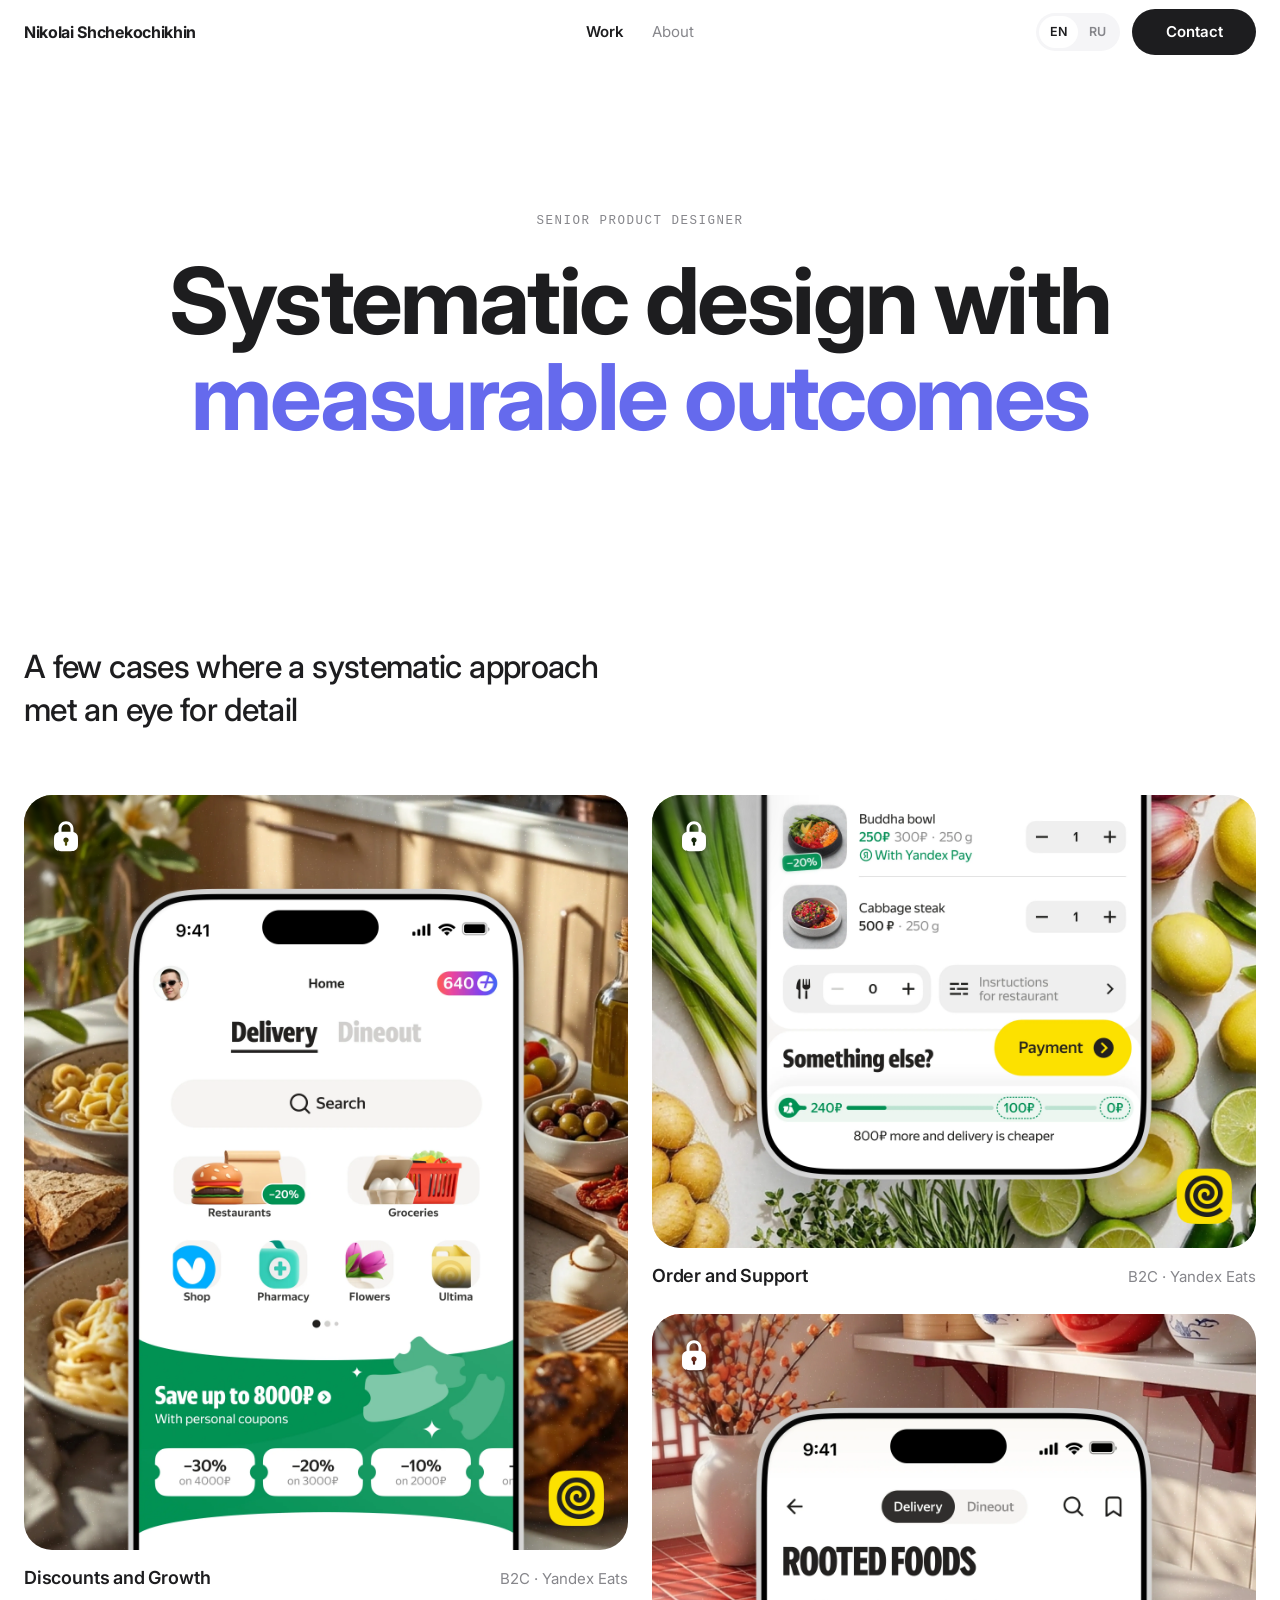
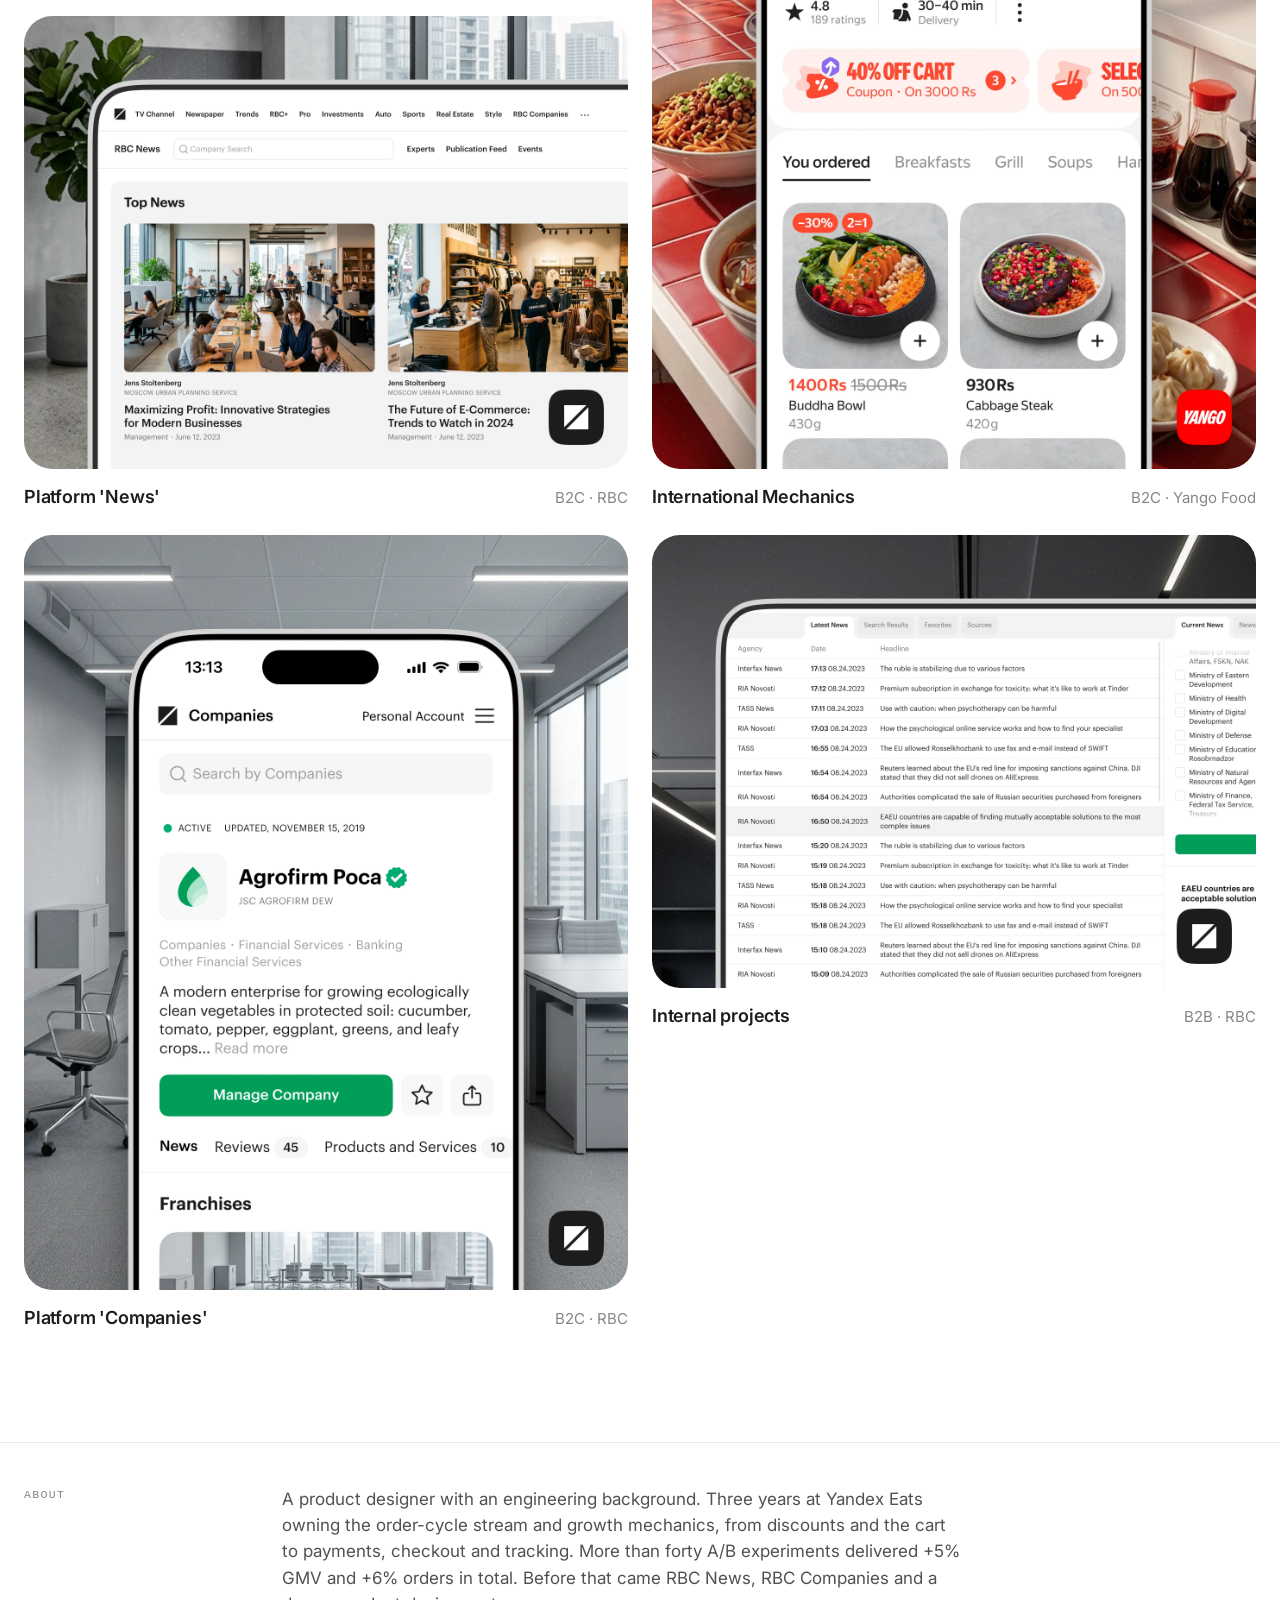
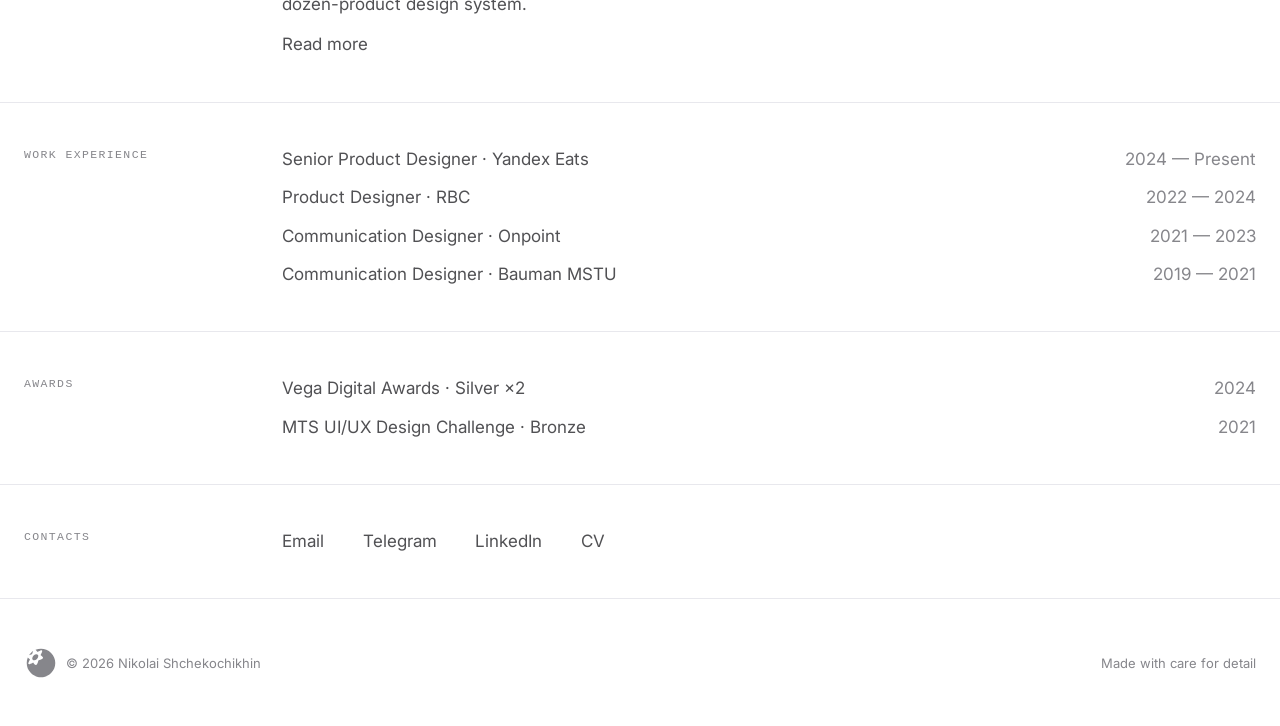
==== commit e0e9ada2: "Added Project" ====
--- a/index.html
+++ b/index.html
@@ -24,8 +24,15 @@
   </script>
   <noscript><div><img src="https://mc.yandex.ru/watch/111039248" style="position:absolute; left:-9999px;" alt="" /></div></noscript>
   <!-- /Yandex.Metrika counter -->
+  <!-- лоадер показываем только на первом открытии в сессии — флаг ставим до отрисовки, чтобы не мигало -->
+  <script>try { if (sessionStorage.getItem("portfolio-loaded")) document.documentElement.classList.add("no-loader"); } catch (e) {}</script>
 </head>
 <body>
+
+  <!-- ============ LOADER (первое открытие) ============ -->
+  <div class="site-loader" id="site-loader">
+    <svg class="legal-logo" viewBox="0 0 1000 1000" width="64" height="64" role="img" aria-label="Ponache" xmlns="http://www.w3.org/2000/svg"><path d="M339.114 111.918C491.375 48.8656 673.201 79.2308 796.985 203.015C961.005 367.035 961.005 632.964 796.985 796.984C632.964 961.004 367.035 961.004 203.015 796.984C79.2368 673.206 48.8686 491.391 111.909 339.134C122.295 353.049 142.346 368.493 170.668 390.302C173.2 392.251 174.467 393.227 174.774 394.788C174.821 395.027 174.85 395.276 174.863 395.529C174.941 397.183 174.018 399.047 172.165 402.77C136.693 474.069 118.953 509.718 130.881 526.365C132.595 528.757 134.673 530.835 137.065 532.55C153.711 544.479 189.363 526.743 260.663 491.27C264.385 489.418 266.247 488.49 267.901 488.567C268.154 488.579 268.403 488.61 268.643 488.657C270.204 488.964 271.182 490.233 273.132 492.767C310.478 541.267 329.155 565.514 353.462 558.495C356.954 557.487 360.438 556.08 363.838 554.302C387.504 541.924 398.904 505.51 421.703 432.689C422.894 428.887 423.489 426.985 424.836 425.502C425.043 425.274 425.262 425.055 425.49 424.849C426.972 423.503 428.875 422.907 432.676 421.717C505.497 398.917 541.911 387.517 554.289 363.852C556.067 360.452 557.474 356.967 558.483 353.475C565.502 329.167 541.253 310.492 492.753 273.145C490.22 271.195 488.951 270.217 488.644 268.655C488.597 268.416 488.567 268.166 488.555 267.913C488.478 266.26 489.405 264.398 491.256 260.677C526.729 189.376 544.466 153.725 532.536 137.078C530.822 134.686 528.745 132.608 526.353 130.894C509.706 118.966 474.056 136.706 402.758 172.178C399.035 174.03 397.171 174.953 395.517 174.875C395.263 174.863 395.014 174.833 394.775 174.786C393.214 174.479 392.238 173.214 390.288 170.682C368.476 142.355 353.03 122.302 339.114 111.918ZM282.215 282.219C323.22 241.214 378.623 230.133 405.959 257.47C433.296 284.806 422.215 340.208 381.21 381.213C340.205 422.218 284.803 433.298 257.466 405.962C230.13 378.625 241.211 323.224 282.215 282.219ZM269.726 148.654C261.27 168.294 252.851 195.179 241.713 230.754C240.523 234.556 239.928 236.459 238.582 237.941C238.376 238.169 238.156 238.388 237.929 238.595C236.446 239.941 234.543 240.536 230.74 241.727C195.17 252.863 168.287 261.281 148.648 269.736C164.146 246.14 182.268 223.762 203.015 203.015C223.759 182.271 246.134 164.151 269.726 148.654Z" fill="currentColor"/></svg>
+  </div>
 
   <!-- ============ HEADER ============ -->
   <header class="site-header">
@@ -75,29 +82,29 @@
         <div class="feed">
           <div class="feed-col">
             <a class="feed-item tall locked" style="order:1" aria-disabled="true" title="Coming soon" data-ru-title="Скоро" data-en-title="Coming soon">
-              <div class="feed-cover"><img src="assets/covers/DiscountsAndGrowth-4x5.webp" alt="Discounts and Growth" data-ru-alt="Скидки и Рост" data-en-alt="Discounts and Growth"><span class="lock" aria-hidden="true"><svg viewBox="0 0 24 24" fill="none" xmlns="http://www.w3.org/2000/svg"><path fill-rule="evenodd" clip-rule="evenodd" d="M12 1.5C14.7614 1.5 17 3.73858 17 6.5V8.66016C17.3066 8.72368 17.5726 8.8113 17.8164 8.93555C18.5689 9.31902 19.181 9.93109 19.5645 10.6836C20.0004 11.5392 20 12.6602 20 14.9004V15.0996C20 17.3398 20.0004 18.4608 19.5645 19.3164C19.181 20.0689 18.5689 20.681 17.8164 21.0645C16.9608 21.5004 15.8398 21.5 13.5996 21.5H10.4004C8.16018 21.5 7.03924 21.5004 6.18359 21.0645C5.43109 20.681 4.81902 20.0689 4.43555 19.3164C3.99957 18.4608 4 17.3398 4 15.0996V14.9004C4 12.6602 3.99957 11.5392 4.43555 10.6836C4.81902 9.93109 5.43109 9.31902 6.18359 8.93555C6.42745 8.8113 6.69338 8.72368 7 8.66016V6.5C7 3.73858 9.23858 1.5 12 1.5ZM11.998 12.25C11.0315 12.25 10.248 13.0335 10.248 14C10.248 14.6998 10.6584 15.304 11.252 15.584V17.1387C11.252 17.5528 11.5879 17.8885 12.002 17.8887C12.4162 17.8887 12.752 17.5529 12.752 17.1387V15.5791C13.3408 15.2973 13.748 14.6963 13.748 14C13.748 13.0336 12.9644 12.2502 11.998 12.25ZM12 3.5C10.3431 3.5 9 4.84315 9 6.5V8.50586C9.41261 8.50027 9.87601 8.5 10.4004 8.5H13.5996C14.124 8.5 14.5874 8.50027 15 8.50586V6.5C15 4.84315 13.6569 3.5 12 3.5Z" fill="currentColor"/></svg></span></div>
+              <div class="feed-cover"><img src="assets/covers/DiscountsAndGrowth-4x5.webp" width="2800" height="3500" alt="Discounts and Growth" data-ru-alt="Скидки и Рост" data-en-alt="Discounts and Growth"><span class="lock" aria-hidden="true"><svg viewBox="0 0 24 24" fill="none" xmlns="http://www.w3.org/2000/svg"><path fill-rule="evenodd" clip-rule="evenodd" d="M12 1.5C14.7614 1.5 17 3.73858 17 6.5V8.66016C17.3066 8.72368 17.5726 8.8113 17.8164 8.93555C18.5689 9.31902 19.181 9.93109 19.5645 10.6836C20.0004 11.5392 20 12.6602 20 14.9004V15.0996C20 17.3398 20.0004 18.4608 19.5645 19.3164C19.181 20.0689 18.5689 20.681 17.8164 21.0645C16.9608 21.5004 15.8398 21.5 13.5996 21.5H10.4004C8.16018 21.5 7.03924 21.5004 6.18359 21.0645C5.43109 20.681 4.81902 20.0689 4.43555 19.3164C3.99957 18.4608 4 17.3398 4 15.0996V14.9004C4 12.6602 3.99957 11.5392 4.43555 10.6836C4.81902 9.93109 5.43109 9.31902 6.18359 8.93555C6.42745 8.8113 6.69338 8.72368 7 8.66016V6.5C7 3.73858 9.23858 1.5 12 1.5ZM11.998 12.25C11.0315 12.25 10.248 13.0335 10.248 14C10.248 14.6998 10.6584 15.304 11.252 15.584V17.1387C11.252 17.5528 11.5879 17.8885 12.002 17.8887C12.4162 17.8887 12.752 17.5529 12.752 17.1387V15.5791C13.3408 15.2973 13.748 14.6963 13.748 14C13.748 13.0336 12.9644 12.2502 11.998 12.25ZM12 3.5C10.3431 3.5 9 4.84315 9 6.5V8.50586C9.41261 8.50027 9.87601 8.5 10.4004 8.5H13.5996C14.124 8.5 14.5874 8.50027 15 8.50586V6.5C15 4.84315 13.6569 3.5 12 3.5Z" fill="currentColor"/></svg></span></div>
               <div class="feed-cap"><span class="title" data-ru="Скидки и Рост" data-en="Discounts and Growth">Скидки и Рост</span><span class="cats" data-ru="B2C · Yandex Eats" data-en="B2C · Yandex Eats">B2C · Yandex Eats</span></div>
             </a>
             <a class="feed-item" style="order:4" href="projects/platform-news/index.html">
-              <div class="feed-cover"><img src="assets/covers/PlatformNews-4x3.webp" alt="Platform 'News'" loading="lazy" data-ru-alt="Платформа «Новости»" data-en-alt="Platform 'News'"></div>
+              <div class="feed-cover"><img src="assets/covers/PlatformNews-4x3.webp" width="2800" height="2100" alt="Platform 'News'" loading="lazy" data-ru-alt="Платформа «Новости»" data-en-alt="Platform 'News'"></div>
               <div class="feed-cap"><span class="title" data-ru="Платформа «Новости»" data-en="Platform 'News'">Платформа «Новости»</span><span class="cats" data-ru="B2C · RBC" data-en="B2C · RBC">B2C · RBC</span></div>
             </a>
-            <a class="feed-item tall locked" style="order:5" aria-disabled="true" title="Coming soon" data-ru-title="Скоро" data-en-title="Coming soon">
-              <div class="feed-cover"><img src="assets/covers/PlatformCompanies-4x5.webp" alt="Platform 'Companies'" loading="lazy" data-ru-alt="Платформа «Компании»" data-en-alt="Platform 'Companies'"><span class="lock" aria-hidden="true"><svg viewBox="0 0 24 24" fill="none" xmlns="http://www.w3.org/2000/svg"><path fill-rule="evenodd" clip-rule="evenodd" d="M12 1.5C14.7614 1.5 17 3.73858 17 6.5V8.66016C17.3066 8.72368 17.5726 8.8113 17.8164 8.93555C18.5689 9.31902 19.181 9.93109 19.5645 10.6836C20.0004 11.5392 20 12.6602 20 14.9004V15.0996C20 17.3398 20.0004 18.4608 19.5645 19.3164C19.181 20.0689 18.5689 20.681 17.8164 21.0645C16.9608 21.5004 15.8398 21.5 13.5996 21.5H10.4004C8.16018 21.5 7.03924 21.5004 6.18359 21.0645C5.43109 20.681 4.81902 20.0689 4.43555 19.3164C3.99957 18.4608 4 17.3398 4 15.0996V14.9004C4 12.6602 3.99957 11.5392 4.43555 10.6836C4.81902 9.93109 5.43109 9.31902 6.18359 8.93555C6.42745 8.8113 6.69338 8.72368 7 8.66016V6.5C7 3.73858 9.23858 1.5 12 1.5ZM11.998 12.25C11.0315 12.25 10.248 13.0335 10.248 14C10.248 14.6998 10.6584 15.304 11.252 15.584V17.1387C11.252 17.5528 11.5879 17.8885 12.002 17.8887C12.4162 17.8887 12.752 17.5529 12.752 17.1387V15.5791C13.3408 15.2973 13.748 14.6963 13.748 14C13.748 13.0336 12.9644 12.2502 11.998 12.25ZM12 3.5C10.3431 3.5 9 4.84315 9 6.5V8.50586C9.41261 8.50027 9.87601 8.5 10.4004 8.5H13.5996C14.124 8.5 14.5874 8.50027 15 8.50586V6.5C15 4.84315 13.6569 3.5 12 3.5Z" fill="currentColor"/></svg></span></div>
+            <a class="feed-item tall" style="order:5" href="projects/platform-companies/index.html">
+              <div class="feed-cover"><img src="assets/covers/PlatformCompanies-4x5.webp" width="2800" height="3500" alt="Platform 'Companies'" loading="lazy" data-ru-alt="Платформа «Компании»" data-en-alt="Platform 'Companies'"></div>
               <div class="feed-cap"><span class="title" data-ru="Платформа «Компании»" data-en="Platform 'Companies'">Платформа «Компании»</span><span class="cats" data-ru="B2C · RBC" data-en="B2C · RBC">B2C · RBC</span></div>
             </a>
           </div>
           <div class="feed-col">
             <a class="feed-item locked" style="order:2" aria-disabled="true" title="Coming soon" data-ru-title="Скоро" data-en-title="Coming soon">
-              <div class="feed-cover"><img src="assets/covers/OrderAndSupport-4x3.webp" alt="Order and Support" loading="lazy" data-ru-alt="Заказ и Поддержка" data-en-alt="Order and Support"><span class="lock" aria-hidden="true"><svg viewBox="0 0 24 24" fill="none" xmlns="http://www.w3.org/2000/svg"><path fill-rule="evenodd" clip-rule="evenodd" d="M12 1.5C14.7614 1.5 17 3.73858 17 6.5V8.66016C17.3066 8.72368 17.5726 8.8113 17.8164 8.93555C18.5689 9.31902 19.181 9.93109 19.5645 10.6836C20.0004 11.5392 20 12.6602 20 14.9004V15.0996C20 17.3398 20.0004 18.4608 19.5645 19.3164C19.181 20.0689 18.5689 20.681 17.8164 21.0645C16.9608 21.5004 15.8398 21.5 13.5996 21.5H10.4004C8.16018 21.5 7.03924 21.5004 6.18359 21.0645C5.43109 20.681 4.81902 20.0689 4.43555 19.3164C3.99957 18.4608 4 17.3398 4 15.0996V14.9004C4 12.6602 3.99957 11.5392 4.43555 10.6836C4.81902 9.93109 5.43109 9.31902 6.18359 8.93555C6.42745 8.8113 6.69338 8.72368 7 8.66016V6.5C7 3.73858 9.23858 1.5 12 1.5ZM11.998 12.25C11.0315 12.25 10.248 13.0335 10.248 14C10.248 14.6998 10.6584 15.304 11.252 15.584V17.1387C11.252 17.5528 11.5879 17.8885 12.002 17.8887C12.4162 17.8887 12.752 17.5529 12.752 17.1387V15.5791C13.3408 15.2973 13.748 14.6963 13.748 14C13.748 13.0336 12.9644 12.2502 11.998 12.25ZM12 3.5C10.3431 3.5 9 4.84315 9 6.5V8.50586C9.41261 8.50027 9.87601 8.5 10.4004 8.5H13.5996C14.124 8.5 14.5874 8.50027 15 8.50586V6.5C15 4.84315 13.6569 3.5 12 3.5Z" fill="currentColor"/></svg></span></div>
+              <div class="feed-cover"><img src="assets/covers/OrderAndSupport-4x3.webp" width="2800" height="2100" alt="Order and Support" loading="lazy" data-ru-alt="Заказ и Поддержка" data-en-alt="Order and Support"><span class="lock" aria-hidden="true"><svg viewBox="0 0 24 24" fill="none" xmlns="http://www.w3.org/2000/svg"><path fill-rule="evenodd" clip-rule="evenodd" d="M12 1.5C14.7614 1.5 17 3.73858 17 6.5V8.66016C17.3066 8.72368 17.5726 8.8113 17.8164 8.93555C18.5689 9.31902 19.181 9.93109 19.5645 10.6836C20.0004 11.5392 20 12.6602 20 14.9004V15.0996C20 17.3398 20.0004 18.4608 19.5645 19.3164C19.181 20.0689 18.5689 20.681 17.8164 21.0645C16.9608 21.5004 15.8398 21.5 13.5996 21.5H10.4004C8.16018 21.5 7.03924 21.5004 6.18359 21.0645C5.43109 20.681 4.81902 20.0689 4.43555 19.3164C3.99957 18.4608 4 17.3398 4 15.0996V14.9004C4 12.6602 3.99957 11.5392 4.43555 10.6836C4.81902 9.93109 5.43109 9.31902 6.18359 8.93555C6.42745 8.8113 6.69338 8.72368 7 8.66016V6.5C7 3.73858 9.23858 1.5 12 1.5ZM11.998 12.25C11.0315 12.25 10.248 13.0335 10.248 14C10.248 14.6998 10.6584 15.304 11.252 15.584V17.1387C11.252 17.5528 11.5879 17.8885 12.002 17.8887C12.4162 17.8887 12.752 17.5529 12.752 17.1387V15.5791C13.3408 15.2973 13.748 14.6963 13.748 14C13.748 13.0336 12.9644 12.2502 11.998 12.25ZM12 3.5C10.3431 3.5 9 4.84315 9 6.5V8.50586C9.41261 8.50027 9.87601 8.5 10.4004 8.5H13.5996C14.124 8.5 14.5874 8.50027 15 8.50586V6.5C15 4.84315 13.6569 3.5 12 3.5Z" fill="currentColor"/></svg></span></div>
               <div class="feed-cap"><span class="title" data-ru="Заказ и Поддержка" data-en="Order and Support">Заказ и Поддержка</span><span class="cats" data-ru="B2C · Yandex Eats" data-en="B2C · Yandex Eats">B2C · Yandex Eats</span></div>
             </a>
             <a class="feed-item tall locked" style="order:3" aria-disabled="true" title="Coming soon" data-ru-title="Скоро" data-en-title="Coming soon">
-              <div class="feed-cover"><img src="assets/covers/InternationalMechanics-4x5.webp" alt="International Mechanics" loading="lazy" data-ru-alt="Международные механики" data-en-alt="International Mechanics"><span class="lock" aria-hidden="true"><svg viewBox="0 0 24 24" fill="none" xmlns="http://www.w3.org/2000/svg"><path fill-rule="evenodd" clip-rule="evenodd" d="M12 1.5C14.7614 1.5 17 3.73858 17 6.5V8.66016C17.3066 8.72368 17.5726 8.8113 17.8164 8.93555C18.5689 9.31902 19.181 9.93109 19.5645 10.6836C20.0004 11.5392 20 12.6602 20 14.9004V15.0996C20 17.3398 20.0004 18.4608 19.5645 19.3164C19.181 20.0689 18.5689 20.681 17.8164 21.0645C16.9608 21.5004 15.8398 21.5 13.5996 21.5H10.4004C8.16018 21.5 7.03924 21.5004 6.18359 21.0645C5.43109 20.681 4.81902 20.0689 4.43555 19.3164C3.99957 18.4608 4 17.3398 4 15.0996V14.9004C4 12.6602 3.99957 11.5392 4.43555 10.6836C4.81902 9.93109 5.43109 9.31902 6.18359 8.93555C6.42745 8.8113 6.69338 8.72368 7 8.66016V6.5C7 3.73858 9.23858 1.5 12 1.5ZM11.998 12.25C11.0315 12.25 10.248 13.0335 10.248 14C10.248 14.6998 10.6584 15.304 11.252 15.584V17.1387C11.252 17.5528 11.5879 17.8885 12.002 17.8887C12.4162 17.8887 12.752 17.5529 12.752 17.1387V15.5791C13.3408 15.2973 13.748 14.6963 13.748 14C13.748 13.0336 12.9644 12.2502 11.998 12.25ZM12 3.5C10.3431 3.5 9 4.84315 9 6.5V8.50586C9.41261 8.50027 9.87601 8.5 10.4004 8.5H13.5996C14.124 8.5 14.5874 8.50027 15 8.50586V6.5C15 4.84315 13.6569 3.5 12 3.5Z" fill="currentColor"/></svg></span></div>
+              <div class="feed-cover"><img src="assets/covers/InternationalMechanics-4x5.webp" width="2800" height="3500" alt="International Mechanics" loading="lazy" data-ru-alt="Международные механики" data-en-alt="International Mechanics"><span class="lock" aria-hidden="true"><svg viewBox="0 0 24 24" fill="none" xmlns="http://www.w3.org/2000/svg"><path fill-rule="evenodd" clip-rule="evenodd" d="M12 1.5C14.7614 1.5 17 3.73858 17 6.5V8.66016C17.3066 8.72368 17.5726 8.8113 17.8164 8.93555C18.5689 9.31902 19.181 9.93109 19.5645 10.6836C20.0004 11.5392 20 12.6602 20 14.9004V15.0996C20 17.3398 20.0004 18.4608 19.5645 19.3164C19.181 20.0689 18.5689 20.681 17.8164 21.0645C16.9608 21.5004 15.8398 21.5 13.5996 21.5H10.4004C8.16018 21.5 7.03924 21.5004 6.18359 21.0645C5.43109 20.681 4.81902 20.0689 4.43555 19.3164C3.99957 18.4608 4 17.3398 4 15.0996V14.9004C4 12.6602 3.99957 11.5392 4.43555 10.6836C4.81902 9.93109 5.43109 9.31902 6.18359 8.93555C6.42745 8.8113 6.69338 8.72368 7 8.66016V6.5C7 3.73858 9.23858 1.5 12 1.5ZM11.998 12.25C11.0315 12.25 10.248 13.0335 10.248 14C10.248 14.6998 10.6584 15.304 11.252 15.584V17.1387C11.252 17.5528 11.5879 17.8885 12.002 17.8887C12.4162 17.8887 12.752 17.5529 12.752 17.1387V15.5791C13.3408 15.2973 13.748 14.6963 13.748 14C13.748 13.0336 12.9644 12.2502 11.998 12.25ZM12 3.5C10.3431 3.5 9 4.84315 9 6.5V8.50586C9.41261 8.50027 9.87601 8.5 10.4004 8.5H13.5996C14.124 8.5 14.5874 8.50027 15 8.50586V6.5C15 4.84315 13.6569 3.5 12 3.5Z" fill="currentColor"/></svg></span></div>
               <div class="feed-cap"><span class="title" data-ru="Международные механики" data-en="International Mechanics">Международные механики</span><span class="cats" data-ru="B2C · Yango Food" data-en="B2C · Yango Food">B2C · Yango Food</span></div>
             </a>
             <a class="feed-item" style="order:6" href="projects/internal-projects/index.html">
-              <div class="feed-cover"><img src="assets/covers/Internalprojects-4x3.webp" alt="Internal projects" loading="lazy" data-ru-alt="Внутренние проекты" data-en-alt="Internal projects"></div>
+              <div class="feed-cover"><img src="assets/covers/Internalprojects-4x3.webp" width="2800" height="2100" alt="Internal projects" loading="lazy" data-ru-alt="Внутренние проекты" data-en-alt="Internal projects"></div>
               <div class="feed-cap"><span class="title" data-ru="Внутренние проекты" data-en="Internal projects">Внутренние проекты</span><span class="cats" data-ru="B2B · RBC" data-en="B2B · RBC">B2B · RBC</span></div>
             </a>
           </div>
--- a/styles.css
+++ b/styles.css
@@ -42,7 +42,10 @@
   text-rendering: optimizeLegibility;
 }
 
-img { max-width: 100%; display: block; }
+/* height: auto обязателен: у картинок проставлены атрибуты width/height (чтобы
+   браузер резервировал место под шиммер), а без этого атрибутная высота
+   перебивала бы aspect-ratio из CSS и обложки растягивались бы на натуральный размер */
+img { max-width: 100%; height: auto; display: block; }
 a   { color: inherit; text-decoration: none; }
 /* убираем задержку тапа (браузер иначе ждёт double-tap ~300мс) */
 a, button { touch-action: manipulation; }
@@ -269,6 +272,7 @@
 .next-cover::before,
 .about-portrait::before,
 .ft-media::before,
+.ccard .cm::before,
 .photo-bento .pb::before {
   content: ""; position: absolute; inset: 0; z-index: 1; pointer-events: none;
   background-image: linear-gradient(90deg, transparent 40%, rgba(255,255,255,.26) 50%, transparent 60%);
@@ -279,7 +283,8 @@
 /* на тёмных плашках кейса (dark / overlay) блик ещё мягче и менее белый
    (меняем только сам градиент — background-size остаётся из правила выше) */
 .feature-card.dark .ft-media::before,
-.feature-card.overlay .ft-media::before {
+.feature-card.overlay .ft-media::before,
+.ccard.dark .cm::before {
   background-image: linear-gradient(90deg, transparent 40%, rgba(255,255,255,.055) 50%, transparent 60%);
 }
 /* картинка догрузилась — блик выключаем */
@@ -287,14 +292,17 @@
 .next-cover:has(img.loaded)::before,
 .about-portrait:has(img.loaded)::before,
 .ft-media:has(img.loaded)::before,
+.ccard .cm:has(img.loaded)::before,
 .photo-bento .pb:has(img.loaded)::before { opacity: 0; animation: none; }
+/* фолбэк для браузеров без :has() (Safari до 16.4) — класс на обёртке вешает JS */
+.media-loaded::before { opacity: 0; animation: none; }
 @keyframes shimmer {
   from { background-position: 150% 0; }
   to   { background-position: -50% 0; }
 }
 @media (prefers-reduced-motion: reduce) {
   .feed-cover::before, .next-cover::before, .about-portrait::before,
-  .ft-media::before, .photo-bento .pb::before { animation: none; }
+  .ft-media::before, .ccard .cm::before, .photo-bento .pb::before { animation: none; }
 }
 
 /* ============================================================
@@ -690,6 +698,32 @@
   .legal-logo.squish { animation: berry-fade 320ms ease; }
 }
 
+/* ========================= SITE LOADER (первое открытие) ========================= */
+/* На первом открытии главной поверх страницы лежит плашка в цвет фона, а по центру
+   дышит черника из футера — зацикленный баунс, пока не догрузится страница.
+   У ягоды тот же класс .legal-logo, так что пасхалка с фиолетовым хлопком работает
+   и здесь (initBerry ловит все .legal-logo). Правило бликом ниже по файлу —
+   .legal-logo.squish идёт после и на время хлопка перебивает баунс. */
+.site-loader {
+  position: fixed; inset: 0; z-index: 80;
+  display: grid; place-items: center;
+  background: var(--bg);
+  transition: opacity var(--t-slow);
+}
+.site-loader.done { opacity: 0; pointer-events: none; }
+.site-loader .legal-logo {
+  width: 64px; height: 64px;
+  animation: berry-bounce 1.05s cubic-bezier(.45, 0, .55, 1) infinite;
+}
+@keyframes berry-bounce {
+  0%, 100% { transform: scale(.84); }
+  50%      { transform: scale(1.08); }
+}
+/* повторный вход в рамках сессии — лоадер не показываем (класс ставит инлайн-скрипт в <head>) */
+html.no-loader .site-loader { display: none; }
+@media (max-width: 600px) { .site-loader .legal-logo { width: 52px; height: 52px; } }
+@media (prefers-reduced-motion: reduce) { .site-loader .legal-logo { animation: none; } }
+
 /* ========================= FOOTER LOGO EASTER EGG ========================= */
 /* Клик по чернике в футере: она сплющивается, будто её раздавили пальцем,
    схлопывается в точку и пружинисто вырастает обратно — и так до следующего
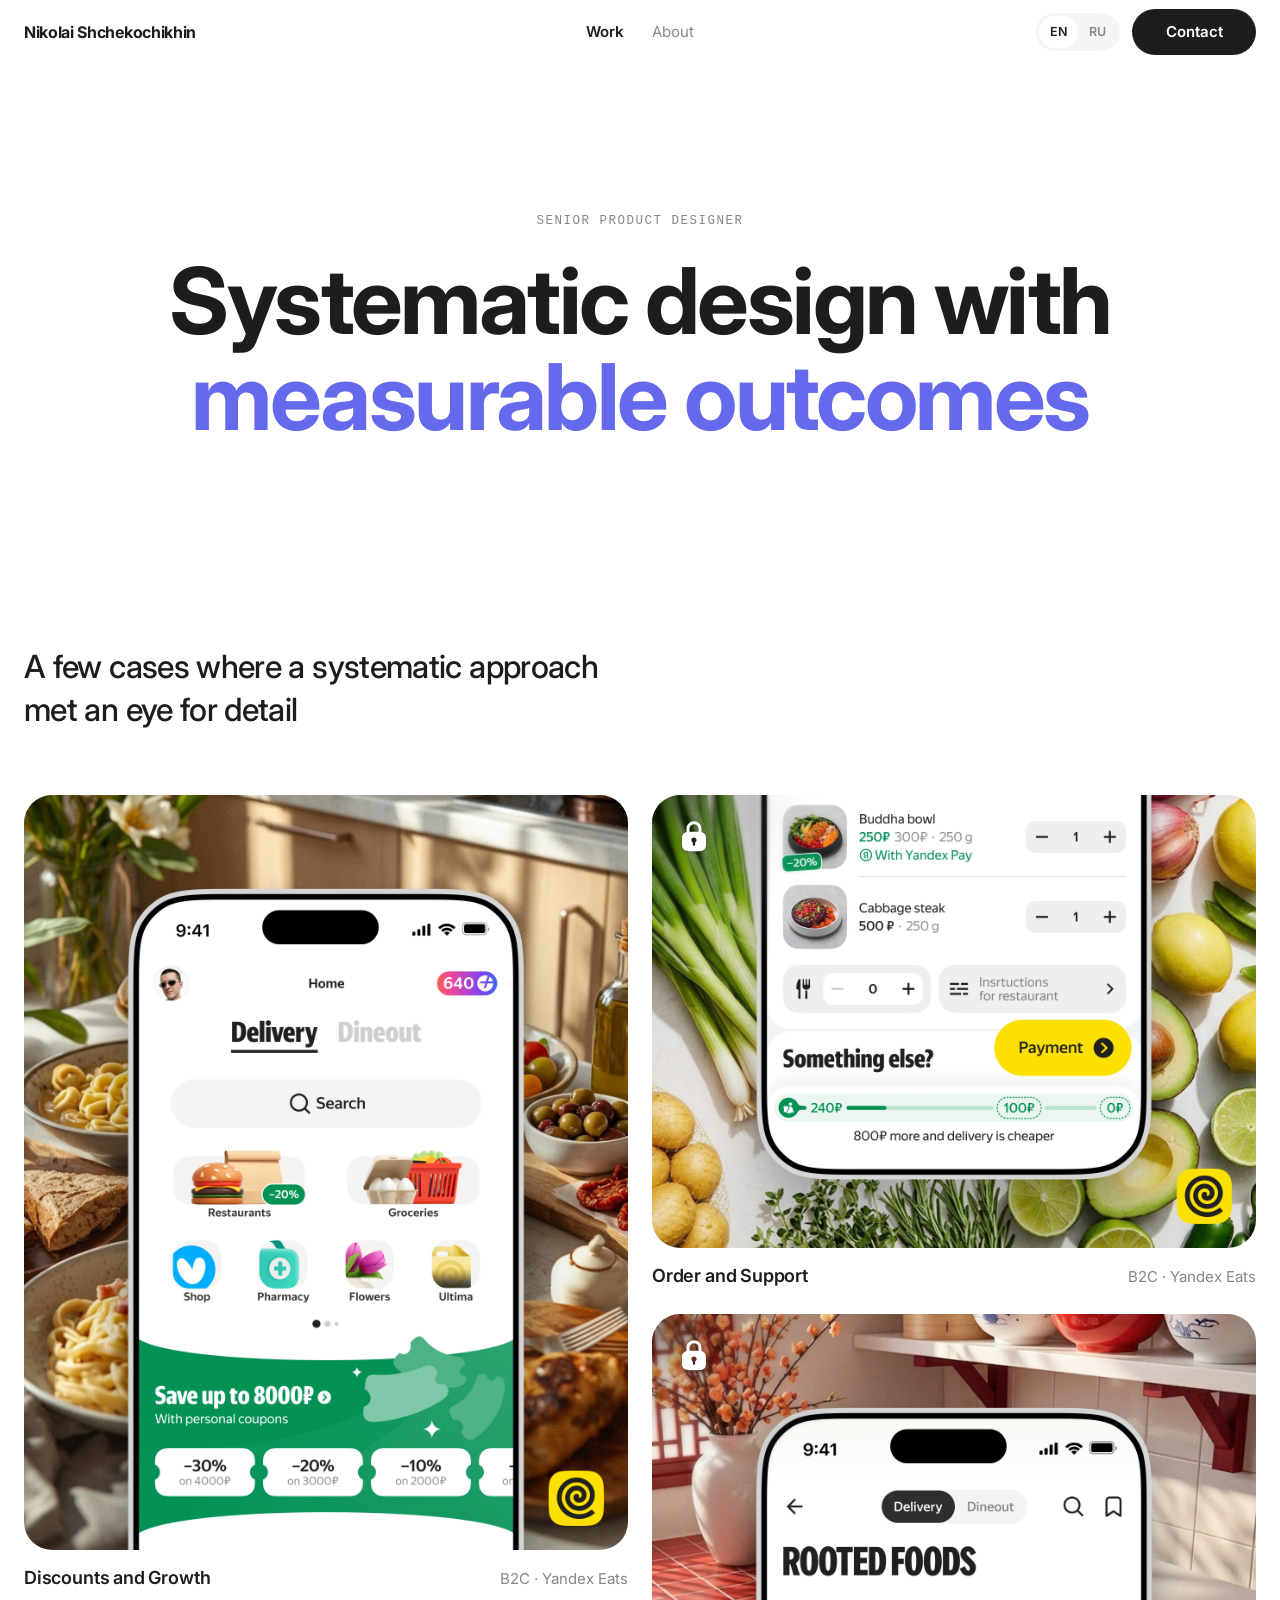
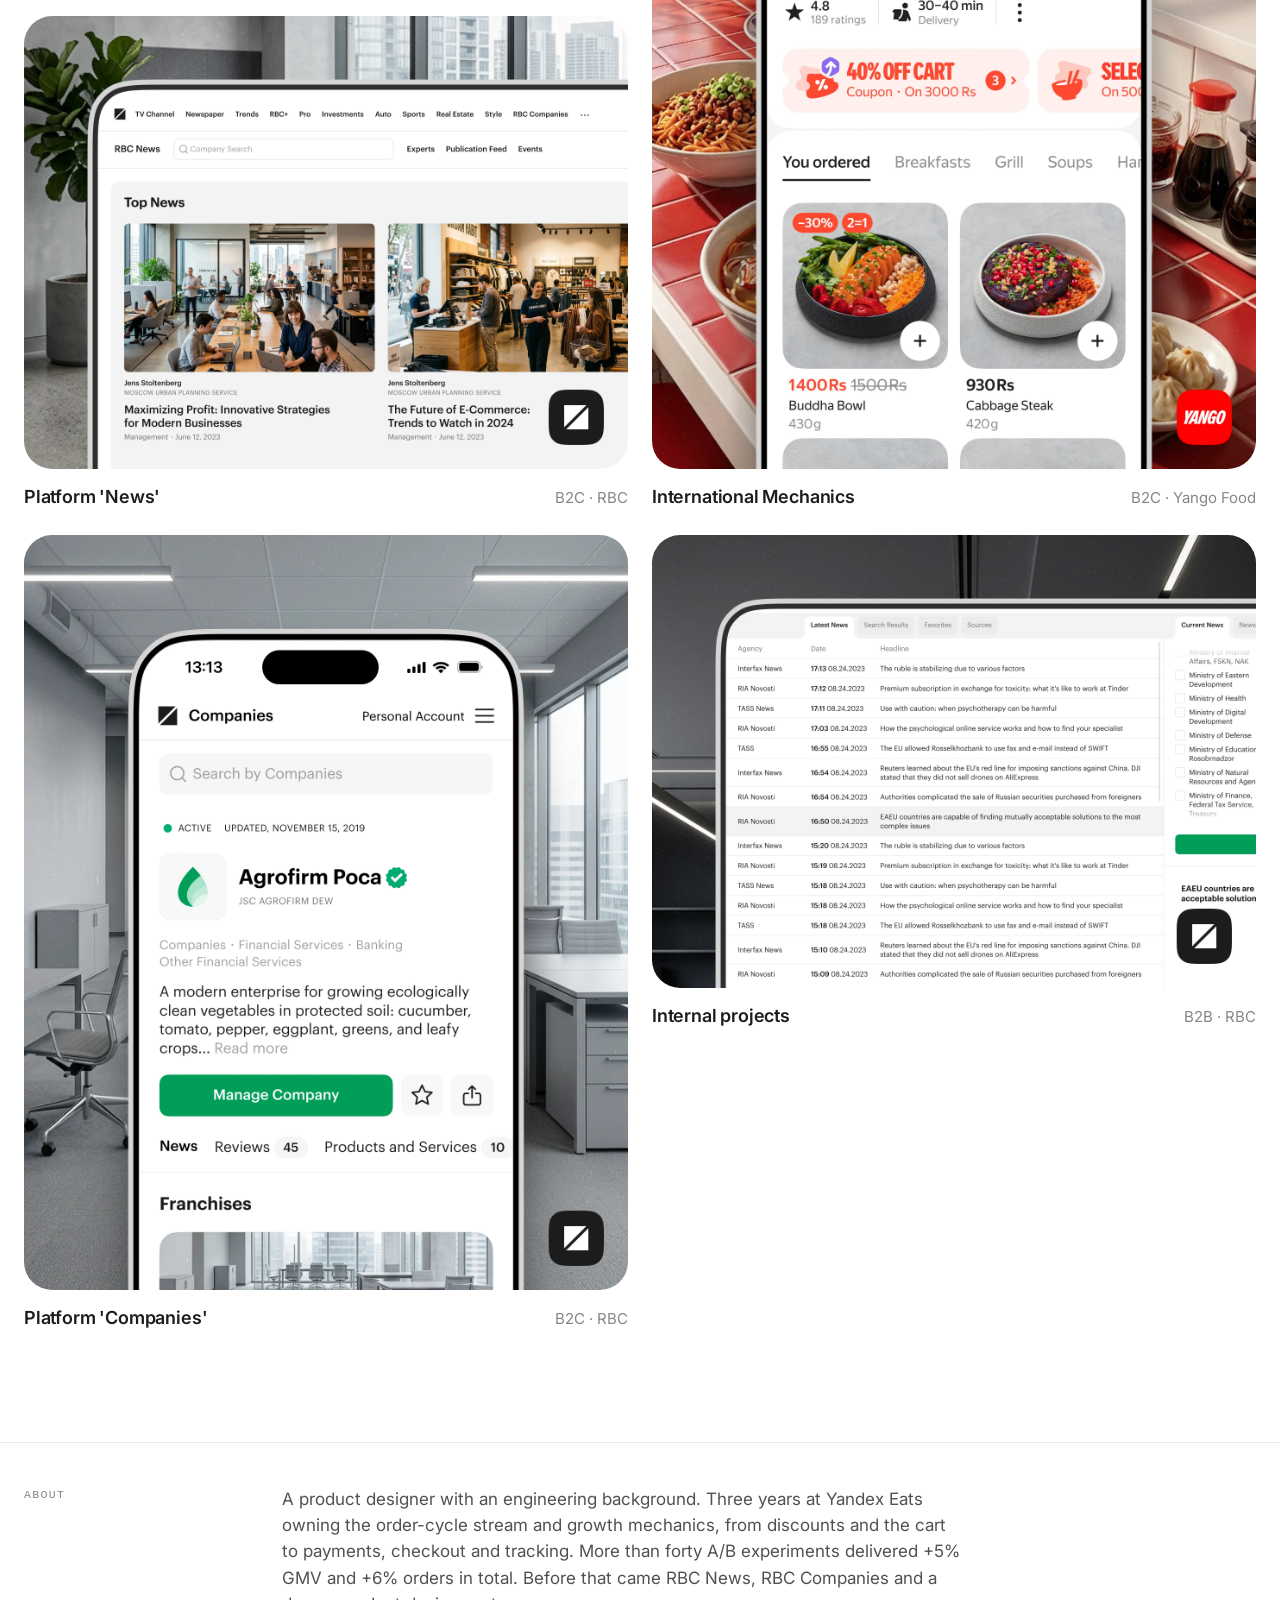
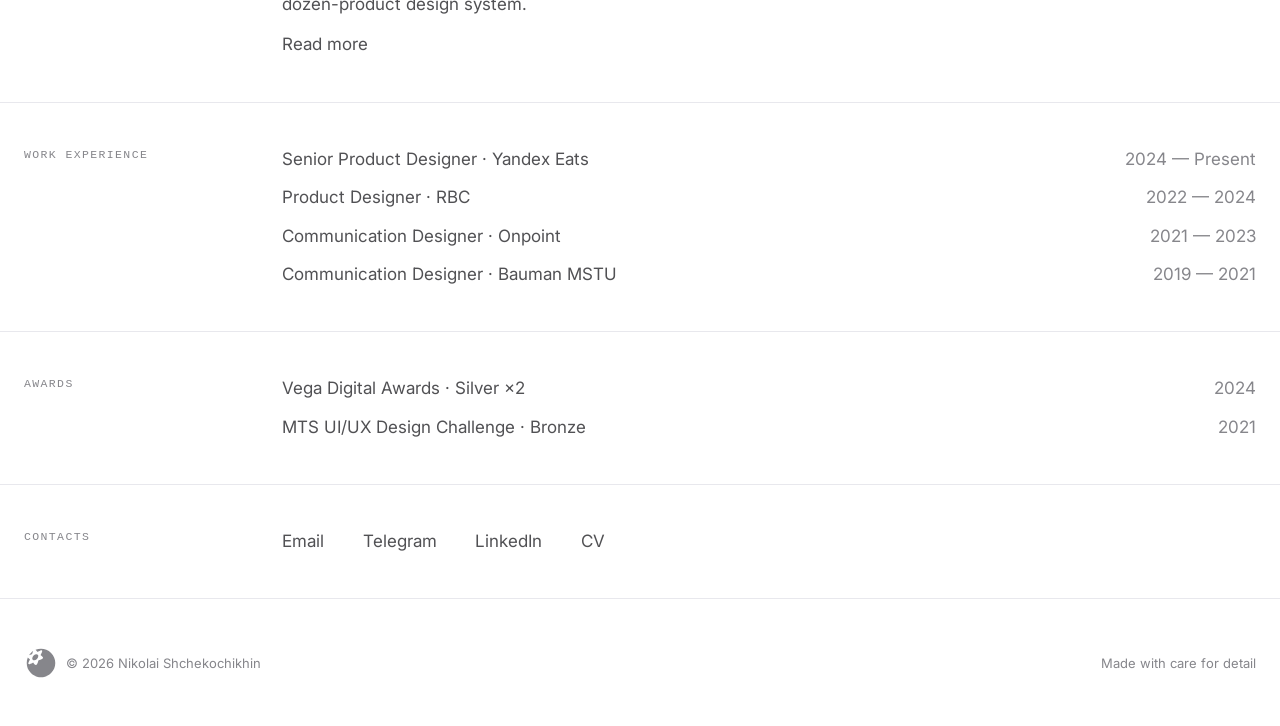
==== commit 85268cc8: "Added New Project" ====
--- a/index.html
+++ b/index.html
@@ -81,8 +81,8 @@
              Колонки стартуют со смещения: слева — высокая, справа — короткая. -->
         <div class="feed">
           <div class="feed-col">
-            <a class="feed-item tall locked" style="order:1" aria-disabled="true" title="Coming soon" data-ru-title="Скоро" data-en-title="Coming soon">
-              <div class="feed-cover"><img src="assets/covers/DiscountsAndGrowth-4x5.webp" width="2800" height="3500" alt="Discounts and Growth" data-ru-alt="Скидки и Рост" data-en-alt="Discounts and Growth"><span class="lock" aria-hidden="true"><svg viewBox="0 0 24 24" fill="none" xmlns="http://www.w3.org/2000/svg"><path fill-rule="evenodd" clip-rule="evenodd" d="M12 1.5C14.7614 1.5 17 3.73858 17 6.5V8.66016C17.3066 8.72368 17.5726 8.8113 17.8164 8.93555C18.5689 9.31902 19.181 9.93109 19.5645 10.6836C20.0004 11.5392 20 12.6602 20 14.9004V15.0996C20 17.3398 20.0004 18.4608 19.5645 19.3164C19.181 20.0689 18.5689 20.681 17.8164 21.0645C16.9608 21.5004 15.8398 21.5 13.5996 21.5H10.4004C8.16018 21.5 7.03924 21.5004 6.18359 21.0645C5.43109 20.681 4.81902 20.0689 4.43555 19.3164C3.99957 18.4608 4 17.3398 4 15.0996V14.9004C4 12.6602 3.99957 11.5392 4.43555 10.6836C4.81902 9.93109 5.43109 9.31902 6.18359 8.93555C6.42745 8.8113 6.69338 8.72368 7 8.66016V6.5C7 3.73858 9.23858 1.5 12 1.5ZM11.998 12.25C11.0315 12.25 10.248 13.0335 10.248 14C10.248 14.6998 10.6584 15.304 11.252 15.584V17.1387C11.252 17.5528 11.5879 17.8885 12.002 17.8887C12.4162 17.8887 12.752 17.5529 12.752 17.1387V15.5791C13.3408 15.2973 13.748 14.6963 13.748 14C13.748 13.0336 12.9644 12.2502 11.998 12.25ZM12 3.5C10.3431 3.5 9 4.84315 9 6.5V8.50586C9.41261 8.50027 9.87601 8.5 10.4004 8.5H13.5996C14.124 8.5 14.5874 8.50027 15 8.50586V6.5C15 4.84315 13.6569 3.5 12 3.5Z" fill="currentColor"/></svg></span></div>
+            <a class="feed-item tall" style="order:1" href="projects/discounts-and-growth/index.html">
+              <div class="feed-cover"><img src="assets/covers/DiscountsAndGrowth-4x5.webp" width="2800" height="3500" alt="Discounts and Growth" data-ru-alt="Скидки и Рост" data-en-alt="Discounts and Growth"></div>
               <div class="feed-cap"><span class="title" data-ru="Скидки и Рост" data-en="Discounts and Growth">Скидки и Рост</span><span class="cats" data-ru="B2C · Yandex Eats" data-en="B2C · Yandex Eats">B2C · Yandex Eats</span></div>
             </a>
             <a class="feed-item" style="order:4" href="projects/platform-news/index.html">
--- a/styles.css
+++ b/styles.css
@@ -284,7 +284,8 @@
    (меняем только сам градиент — background-size остаётся из правила выше) */
 .feature-card.dark .ft-media::before,
 .feature-card.overlay .ft-media::before,
-.ccard.dark .cm::before {
+.ccard.dark .cm::before,
+.ccard.violet .cm::before {
   background-image: linear-gradient(90deg, transparent 40%, rgba(255,255,255,.055) 50%, transparent 60%);
 }
 /* картинка догрузилась — блик выключаем */
@@ -475,7 +476,27 @@
 .ccard .cm img { display: block; width: 100%; height: auto; }
 .ccard.dark { background: var(--ink); color: #fff; }
 .ccard.dark .ct p { color: rgba(255,255,255,.7); }
+/* фиолетовая карточка — как .dark, но фирменной заливкой.
+   Цвет снят с самого верхнего ряда пикселей картинки, иначе на стыке
+   текста и медиа видна полоска. Меняешь картинку — пересними цвет. */
+.ccard.violet { background: #9678F4; color: #fff; }
+.ccard.violet .ct p { color: rgba(255,255,255,.78); }
+/* Браузер декодирует фон ролика чуть светлее номинального цвета подложки,
+   поэтому на стыке текста и медиа остаётся тонкое расхождение. Точным
+   цветом его не убрать, гасим мягким переходом от цвета карточки.
+   Высота в процентах, чтобы работало на всех ширинах. */
+.ccard.violet .cm::after {
+  content: ""; position: absolute; inset: 0 0 auto; height: 9%;
+  z-index: 1; pointer-events: none;
+  background: linear-gradient(180deg, #9678F4 0%, rgba(150,120,244,0) 100%);
+}
 .metric { color: var(--brand); font-weight: 700; }
+/* на цветной заливке фиолетовая метрика не читается — выводим белым */
+.ccard.dark .metric, .ccard.violet .metric { color: #fff; }
+/* видео-карточки: ведут себя как картинка, аспект задаёт сам файл */
+.ccard .cm video { display: block; width: 100%; height: auto; }
+/* у видео есть poster, он появляется сразу — блик не нужен */
+.ccard .cm:has(video)::before { display: none; }
 
 @media (max-width: 760px) {
   .ccard { border-radius: var(--radius); }
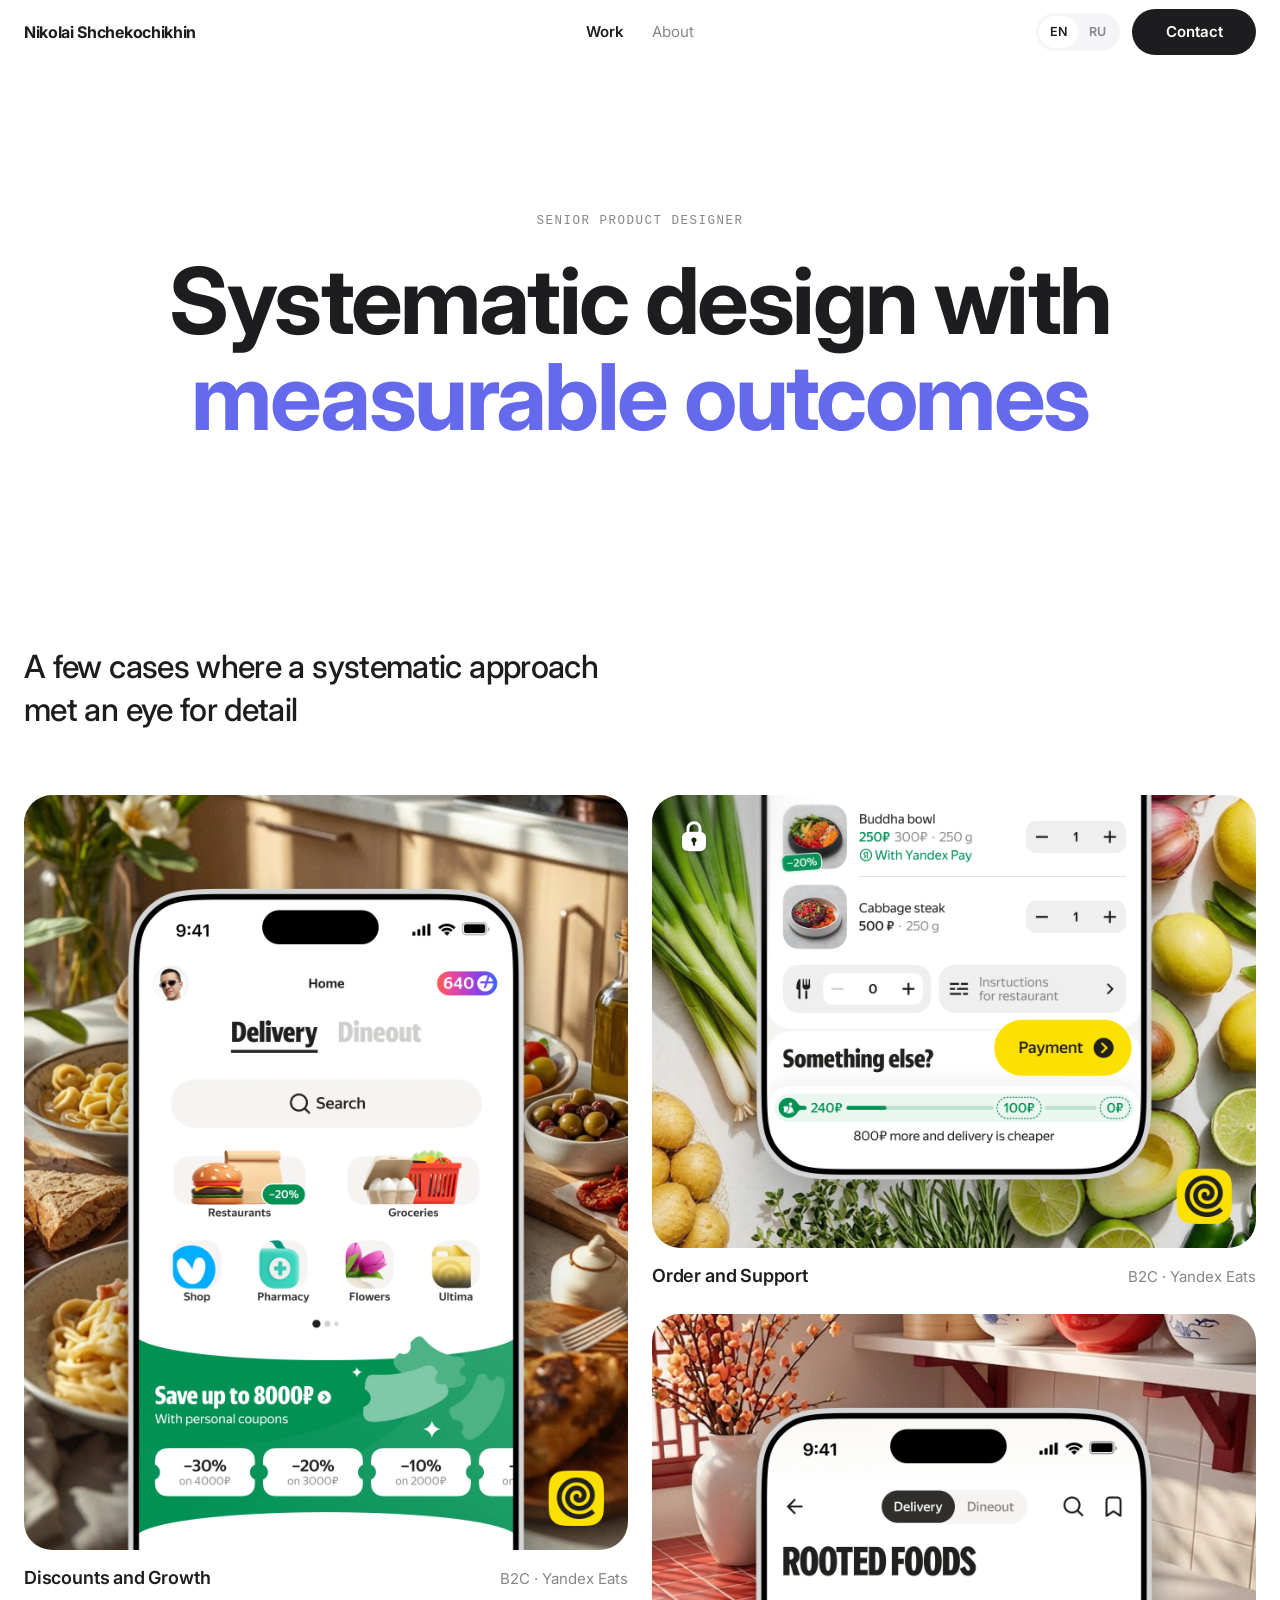
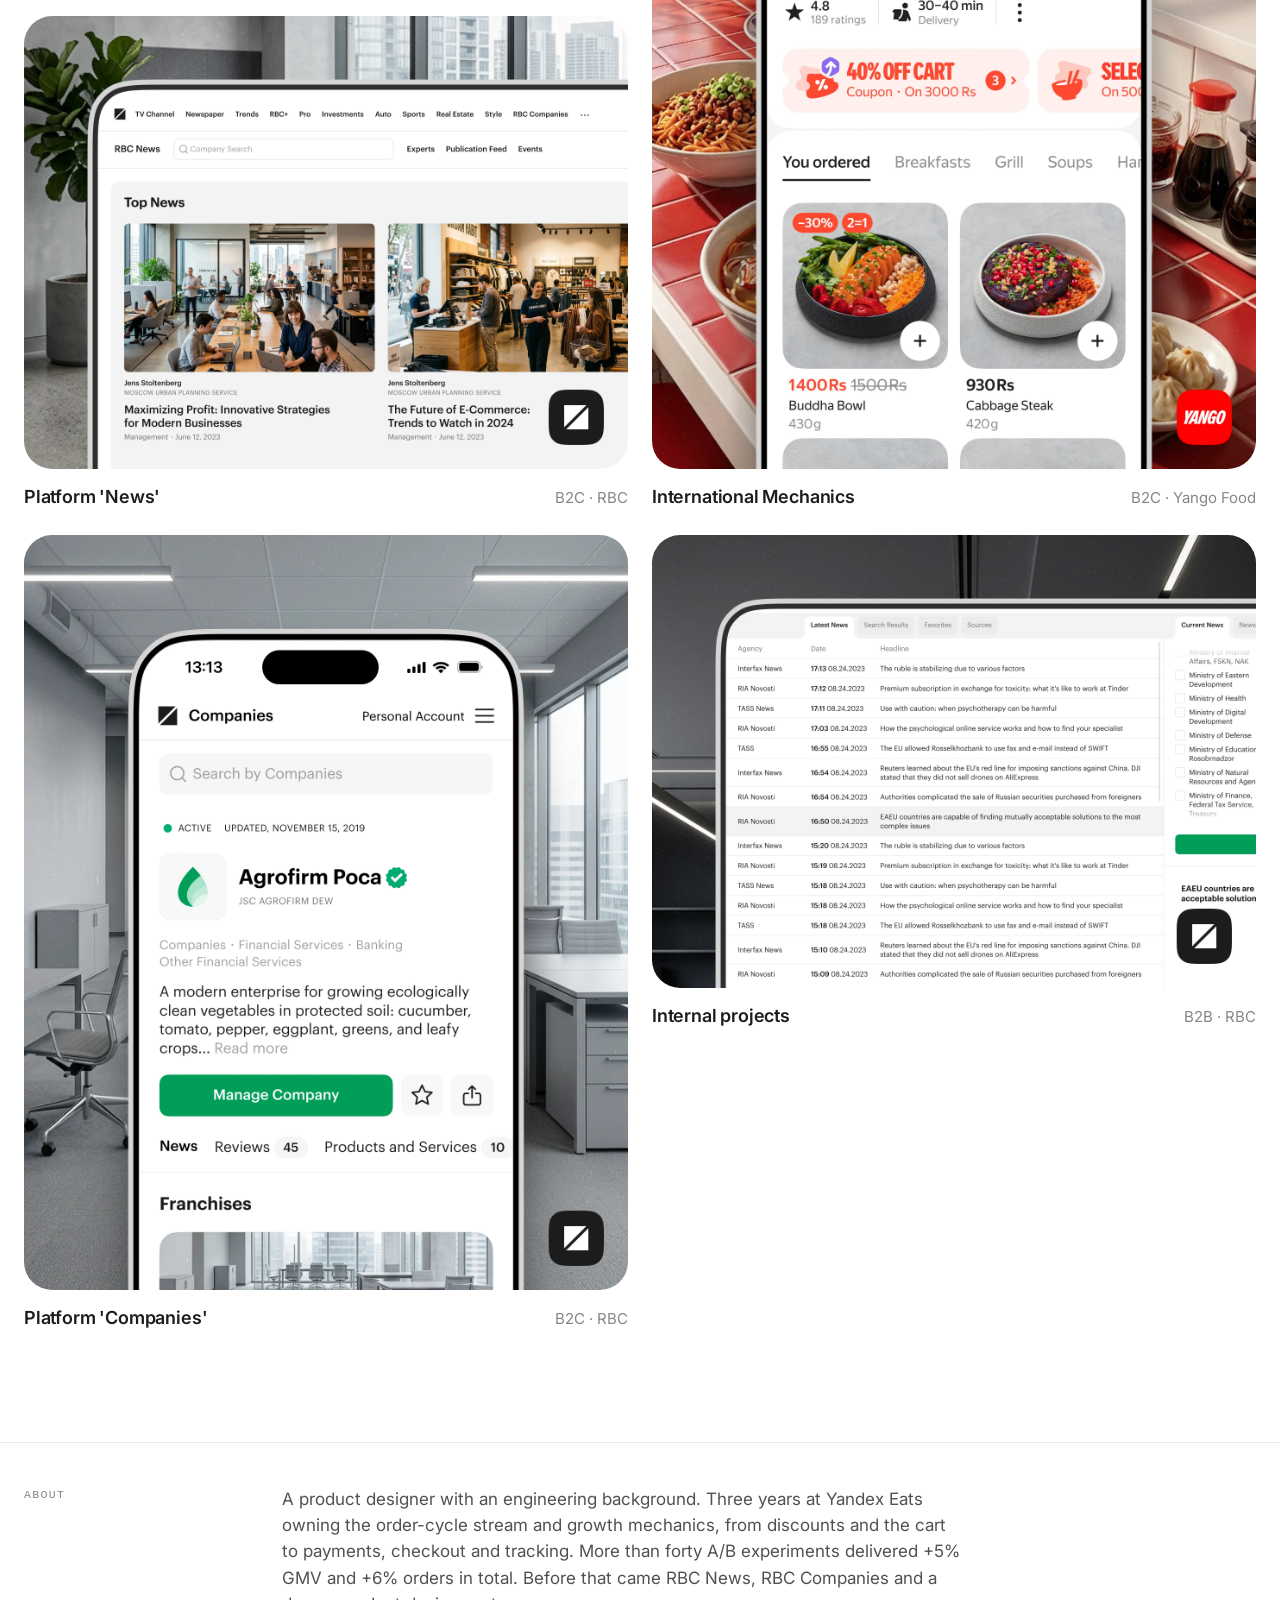
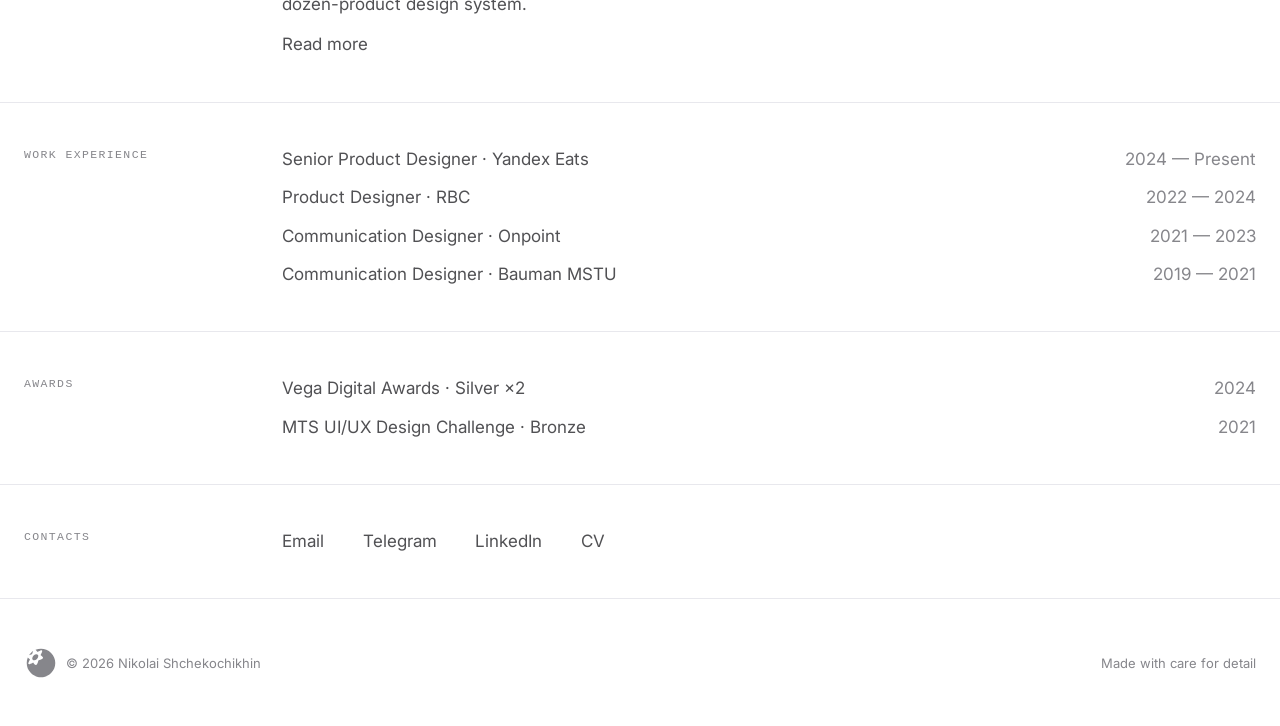
==== commit c6cc6a61: "Added New Project" ====
--- a/index.html
+++ b/index.html
@@ -10,7 +10,7 @@
   <link rel="preconnect" href="https://fonts.googleapis.com" />
   <link rel="preconnect" href="https://fonts.gstatic.com" crossorigin />
   <link href="https://fonts.googleapis.com/css2?family=Inter:wght@400;500;600;700;800&display=swap" rel="stylesheet" />
-  <link rel="stylesheet" href="styles.css" />
+  <link rel="stylesheet" href="styles.css?v=4" />
   <!-- Yandex.Metrika counter -->
   <script type="text/javascript">
     (function(m,e,t,r,i,k,a){
@@ -99,8 +99,8 @@
               <div class="feed-cover"><img src="assets/covers/OrderAndSupport-4x3.webp" width="2800" height="2100" alt="Order and Support" loading="lazy" data-ru-alt="Заказ и Поддержка" data-en-alt="Order and Support"><span class="lock" aria-hidden="true"><svg viewBox="0 0 24 24" fill="none" xmlns="http://www.w3.org/2000/svg"><path fill-rule="evenodd" clip-rule="evenodd" d="M12 1.5C14.7614 1.5 17 3.73858 17 6.5V8.66016C17.3066 8.72368 17.5726 8.8113 17.8164 8.93555C18.5689 9.31902 19.181 9.93109 19.5645 10.6836C20.0004 11.5392 20 12.6602 20 14.9004V15.0996C20 17.3398 20.0004 18.4608 19.5645 19.3164C19.181 20.0689 18.5689 20.681 17.8164 21.0645C16.9608 21.5004 15.8398 21.5 13.5996 21.5H10.4004C8.16018 21.5 7.03924 21.5004 6.18359 21.0645C5.43109 20.681 4.81902 20.0689 4.43555 19.3164C3.99957 18.4608 4 17.3398 4 15.0996V14.9004C4 12.6602 3.99957 11.5392 4.43555 10.6836C4.81902 9.93109 5.43109 9.31902 6.18359 8.93555C6.42745 8.8113 6.69338 8.72368 7 8.66016V6.5C7 3.73858 9.23858 1.5 12 1.5ZM11.998 12.25C11.0315 12.25 10.248 13.0335 10.248 14C10.248 14.6998 10.6584 15.304 11.252 15.584V17.1387C11.252 17.5528 11.5879 17.8885 12.002 17.8887C12.4162 17.8887 12.752 17.5529 12.752 17.1387V15.5791C13.3408 15.2973 13.748 14.6963 13.748 14C13.748 13.0336 12.9644 12.2502 11.998 12.25ZM12 3.5C10.3431 3.5 9 4.84315 9 6.5V8.50586C9.41261 8.50027 9.87601 8.5 10.4004 8.5H13.5996C14.124 8.5 14.5874 8.50027 15 8.50586V6.5C15 4.84315 13.6569 3.5 12 3.5Z" fill="currentColor"/></svg></span></div>
               <div class="feed-cap"><span class="title" data-ru="Заказ и Поддержка" data-en="Order and Support">Заказ и Поддержка</span><span class="cats" data-ru="B2C · Yandex Eats" data-en="B2C · Yandex Eats">B2C · Yandex Eats</span></div>
             </a>
-            <a class="feed-item tall locked" style="order:3" aria-disabled="true" title="Coming soon" data-ru-title="Скоро" data-en-title="Coming soon">
-              <div class="feed-cover"><img src="assets/covers/InternationalMechanics-4x5.webp" width="2800" height="3500" alt="International Mechanics" loading="lazy" data-ru-alt="Международные механики" data-en-alt="International Mechanics"><span class="lock" aria-hidden="true"><svg viewBox="0 0 24 24" fill="none" xmlns="http://www.w3.org/2000/svg"><path fill-rule="evenodd" clip-rule="evenodd" d="M12 1.5C14.7614 1.5 17 3.73858 17 6.5V8.66016C17.3066 8.72368 17.5726 8.8113 17.8164 8.93555C18.5689 9.31902 19.181 9.93109 19.5645 10.6836C20.0004 11.5392 20 12.6602 20 14.9004V15.0996C20 17.3398 20.0004 18.4608 19.5645 19.3164C19.181 20.0689 18.5689 20.681 17.8164 21.0645C16.9608 21.5004 15.8398 21.5 13.5996 21.5H10.4004C8.16018 21.5 7.03924 21.5004 6.18359 21.0645C5.43109 20.681 4.81902 20.0689 4.43555 19.3164C3.99957 18.4608 4 17.3398 4 15.0996V14.9004C4 12.6602 3.99957 11.5392 4.43555 10.6836C4.81902 9.93109 5.43109 9.31902 6.18359 8.93555C6.42745 8.8113 6.69338 8.72368 7 8.66016V6.5C7 3.73858 9.23858 1.5 12 1.5ZM11.998 12.25C11.0315 12.25 10.248 13.0335 10.248 14C10.248 14.6998 10.6584 15.304 11.252 15.584V17.1387C11.252 17.5528 11.5879 17.8885 12.002 17.8887C12.4162 17.8887 12.752 17.5529 12.752 17.1387V15.5791C13.3408 15.2973 13.748 14.6963 13.748 14C13.748 13.0336 12.9644 12.2502 11.998 12.25ZM12 3.5C10.3431 3.5 9 4.84315 9 6.5V8.50586C9.41261 8.50027 9.87601 8.5 10.4004 8.5H13.5996C14.124 8.5 14.5874 8.50027 15 8.50586V6.5C15 4.84315 13.6569 3.5 12 3.5Z" fill="currentColor"/></svg></span></div>
+            <a class="feed-item tall" style="order:3" href="projects/international-mechanics/index.html">
+              <div class="feed-cover"><img src="assets/covers/InternationalMechanics-4x5.webp" width="2800" height="3500" alt="International Mechanics" loading="lazy" data-ru-alt="Международные механики" data-en-alt="International Mechanics"></div>
               <div class="feed-cap"><span class="title" data-ru="Международные механики" data-en="International Mechanics">Международные механики</span><span class="cats" data-ru="B2C · Yango Food" data-en="B2C · Yango Food">B2C · Yango Food</span></div>
             </a>
             <a class="feed-item" style="order:6" href="projects/internal-projects/index.html">
@@ -200,6 +200,6 @@
       </div>
     </div>
 
-  <script src="main.js"></script>
+  <script src="main.js?v=4"></script>
 </body>
 </html>
--- a/styles.css
+++ b/styles.css
@@ -493,10 +493,25 @@
 .metric { color: var(--brand); font-weight: 700; }
 /* на цветной заливке фиолетовая метрика не читается — выводим белым */
 .ccard.dark .metric, .ccard.violet .metric { color: #fff; }
-/* видео-карточки: ведут себя как картинка, аспект задаёт сам файл */
-.ccard .cm video { display: block; width: 100%; height: auto; }
-/* у видео есть poster, он появляется сразу — блик не нужен */
-.ccard .cm:has(video)::before { display: none; }
+/* Видео-карточки. Первый кадр — фоном контейнера (background-image в
+   разметке), видео — единственный элемент внутри, в обычном потоке. На iOS <video> рисуется
+   нативным слоем и, лёжа абсолютом поверх картинки, попадает мимо своего
+   CSS-бокса: кадр съезжает или масштабируется. Без наложения двух
+   элементов съезжать нечему. Пропорции держит класс аспекта, поэтому
+   высота карточки известна до загрузки чего-либо. */
+.ccard .cm-video { position: relative; background: center / cover no-repeat; }
+.ccard .cm-video.ar-sq { aspect-ratio: 1 / 1; }
+.ccard .cm-video.ar-16x9 { aspect-ratio: 16 / 9; }
+.ccard .cm-video video {
+  display: block; width: 100%; height: 100%; object-fit: cover;
+  opacity: 0; transition: opacity .2s linear;
+}
+/* блик не нужен: под видео сразу лежит фон-кадр */
+.ccard .cm-video::before { display: none; }
+/* видео проявляется, только когда реально пошли кадры (класс вешает
+   initCaseVideo) — иначе на мобилке видна вспышка на старте. Не умеет
+   webm — видео не проявится никогда и останется фон-кадр */
+.ccard .cm-video.playing video { opacity: 1; }
 
 @media (max-width: 760px) {
   .ccard { border-radius: var(--radius); }
